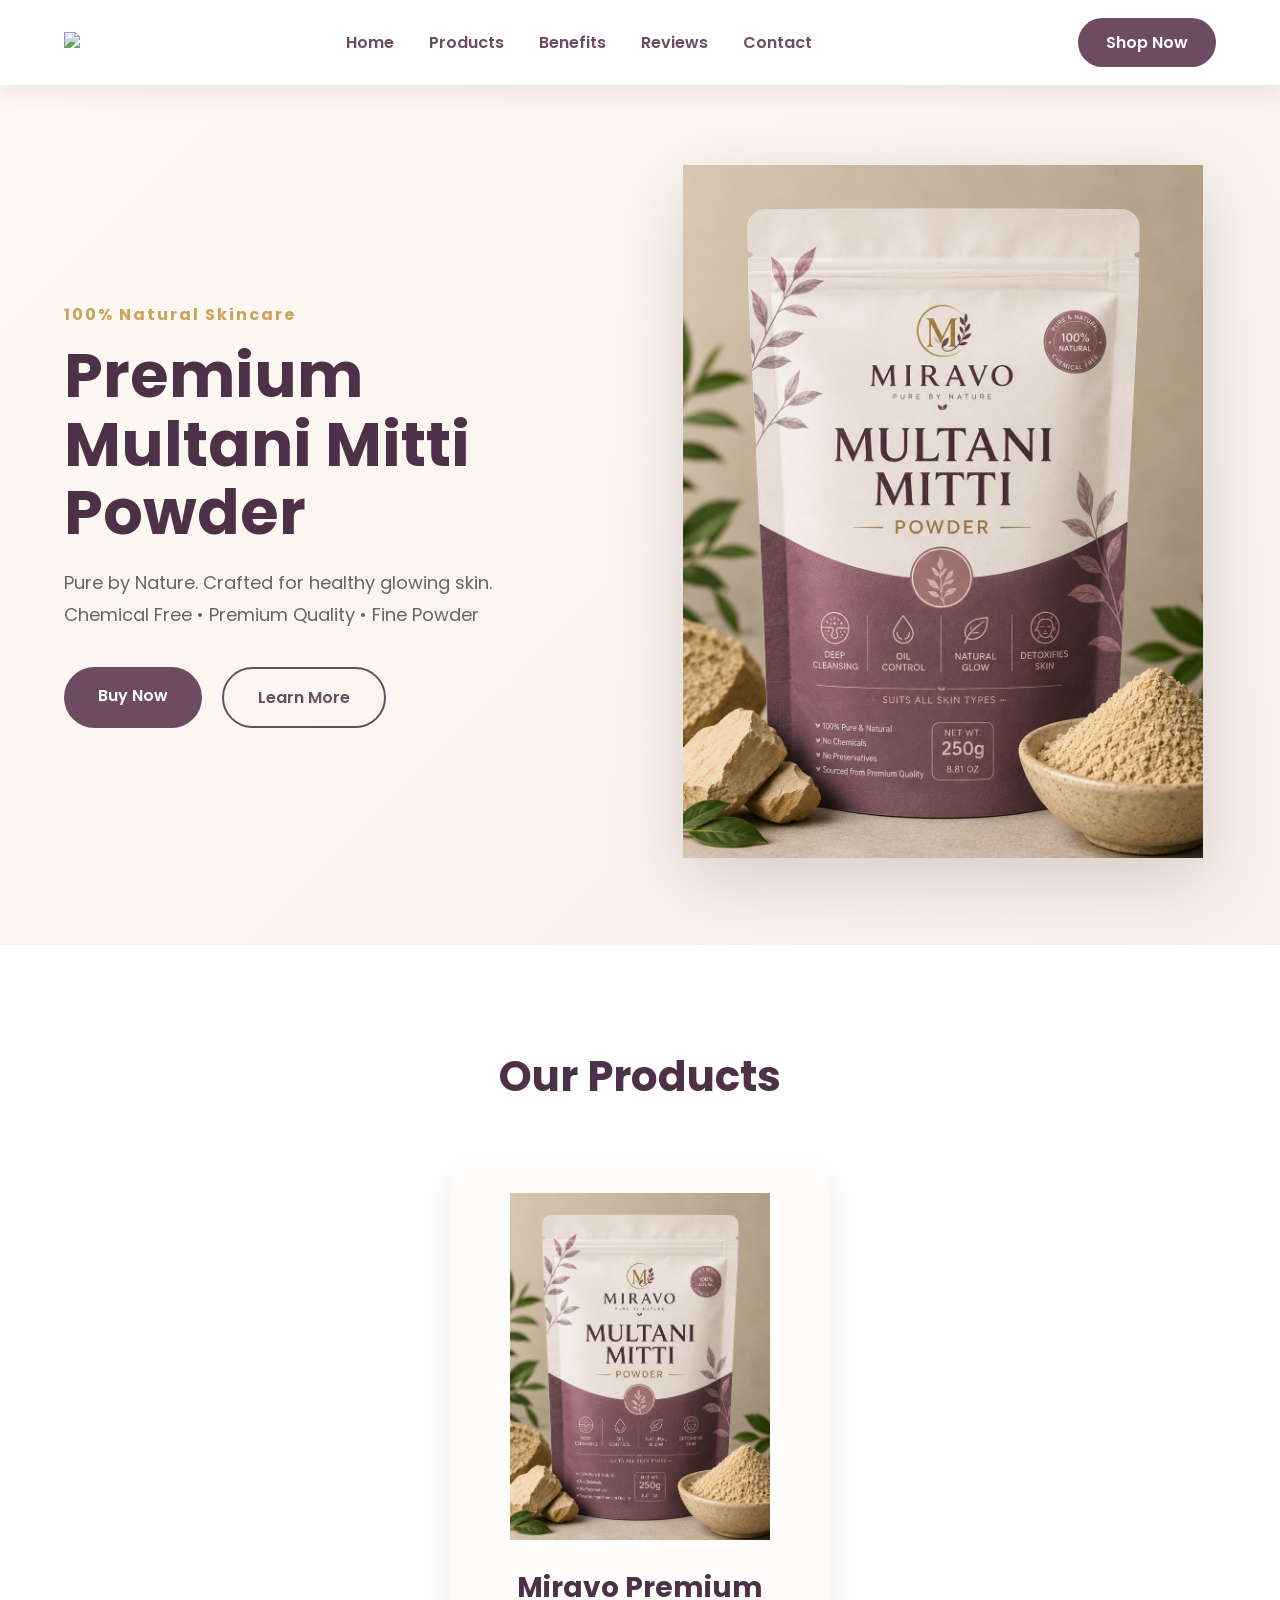
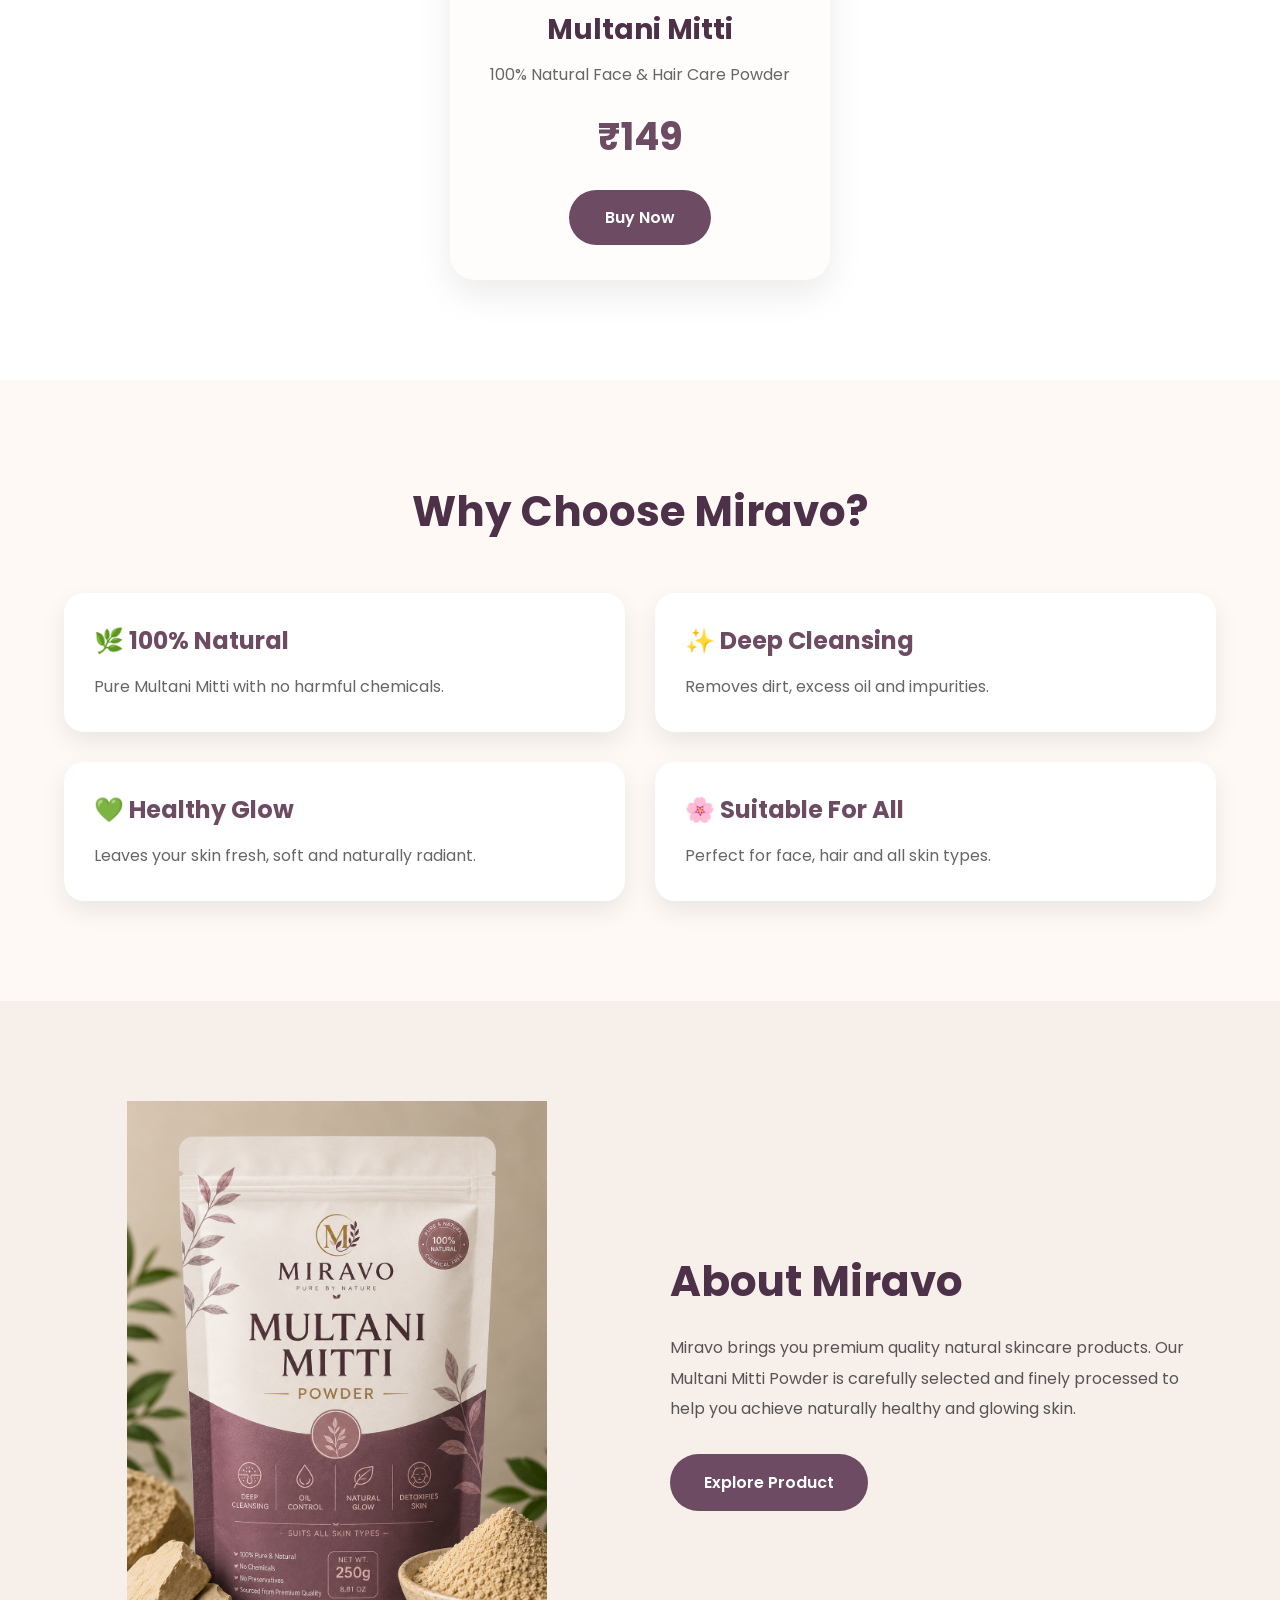
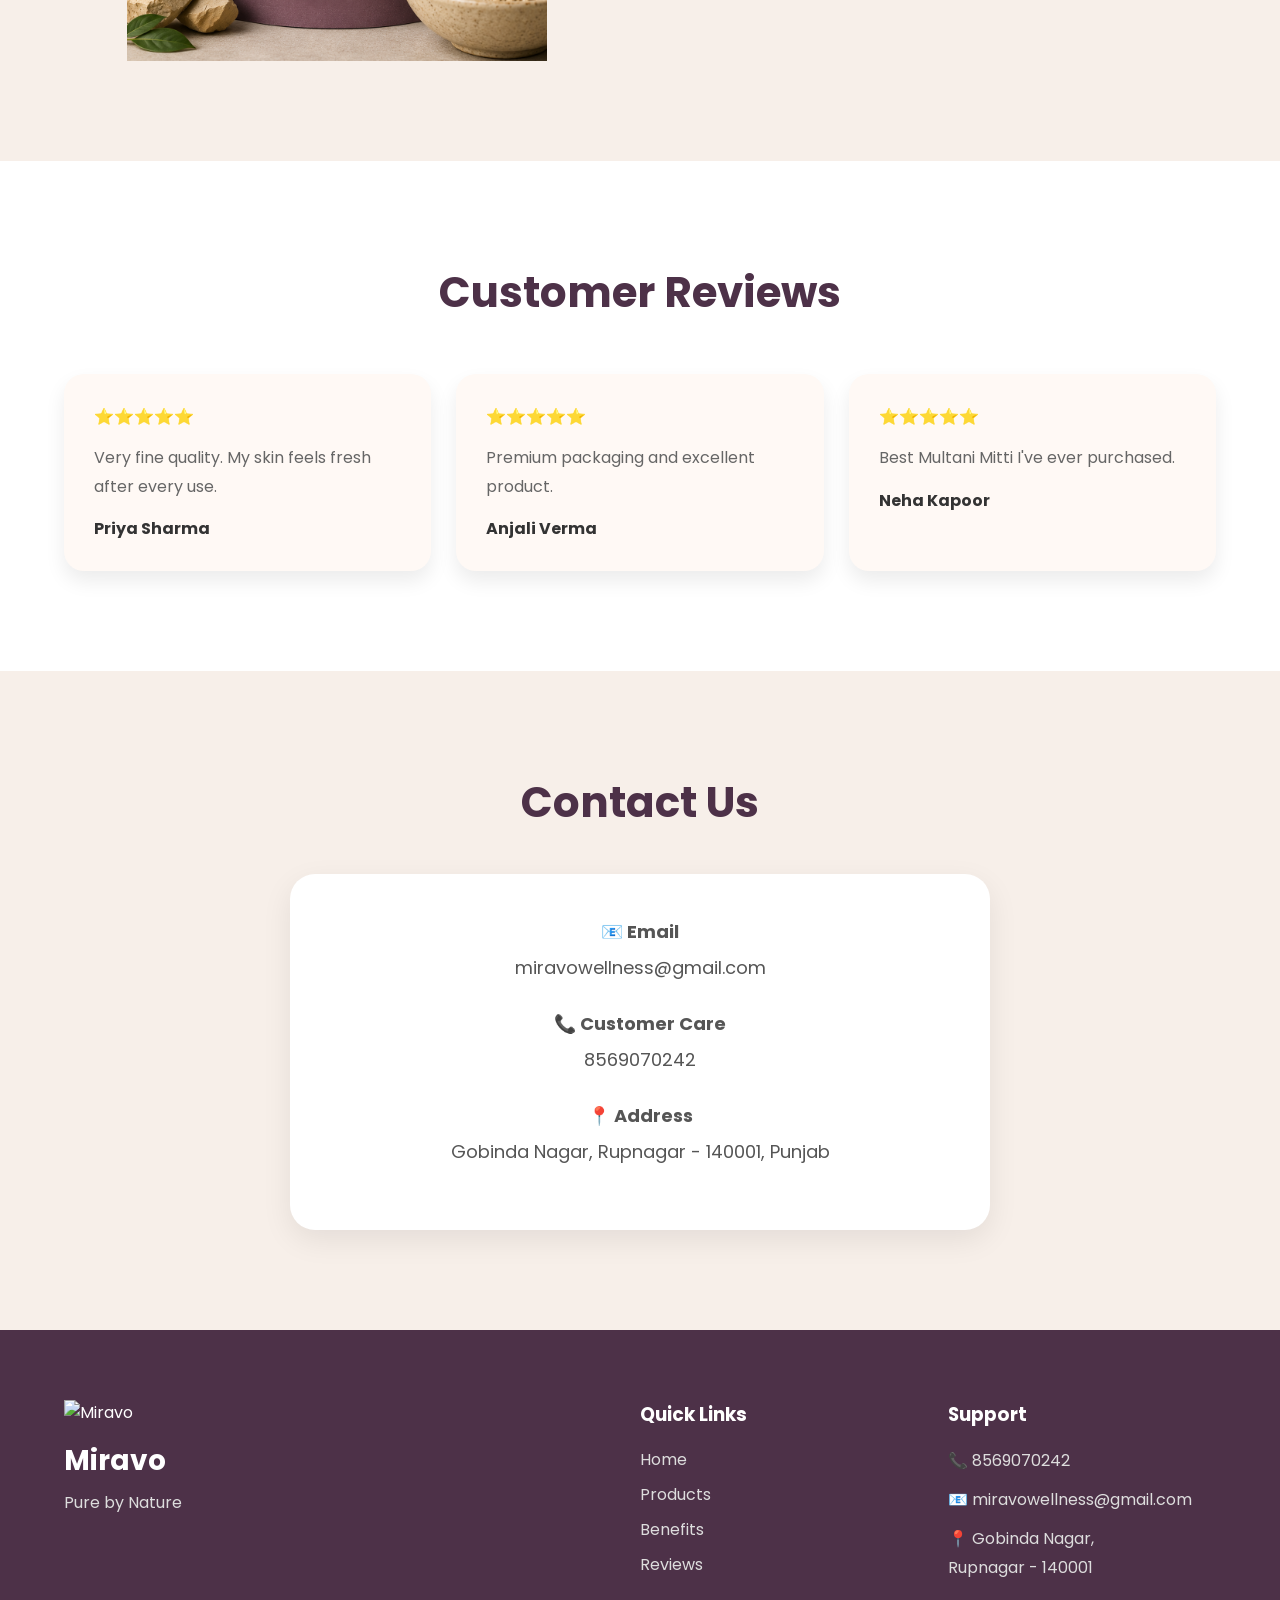
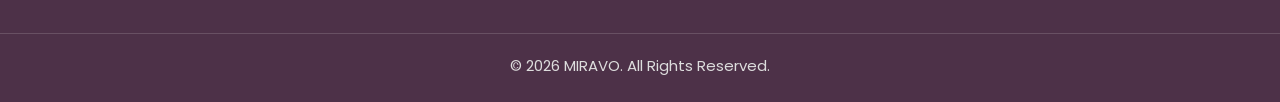
==== index.html @ 0093799a "Update index.html" ====
<!DOCTYPE html>
<html lang="en">
<head>

<meta charset="UTF-8">
<meta name="viewport" content="width=device-width, initial-scale=1.0">

<title>Miravo | Pure by Nature</title>

<link rel="stylesheet" href="style.css">

<link rel="preconnect" href="https://fonts.googleapis.com">
<link rel="preconnect" href="https://fonts.gstatic.com" crossorigin>

<link href="https://fonts.googleapis.com/css2?family=Poppins:wght@300;400;500;600;700&display=swap" rel="stylesheet">

</head>

<body>

<header>

<div class="container">

<a href="#" class="logo">

<img src="IMG_7796.jpeg"Miravo Logo">

</a>

<nav>

<a href="#">Home</a>

<a href="#products">Products</a>

<a href="#benefits">Benefits</a>

<a href="#reviews">Reviews</a>

<a href="#contact">Contact</a>

</nav>

<a href="product.html" class="nav-btn">

Shop Now

</a>

</div>

</header>


<section class="hero">

<div class="container hero-container">

<div class="hero-left">

<h4>100% Natural Skincare</h4>

<h1>

Premium Multani Mitti Powder

</h1>

<p>

Pure by Nature. Crafted for healthy glowing skin.
Chemical Free • Premium Quality • Fine Powder

</p>

<div class="hero-buttons">

<a href="product.html" class="btn">

Buy Now

</a>

<a href="#products" class="btn2">

Learn More

</a>

</div>

</div>

<div class="hero-right">

<img src="81D938F6-0E0A-4851-AB34-394E3698171C.png" alt="Miravo Product">

</div>

</div>

</section>



<section id="products" class="products">

<div class="container">

<h2>

Our Products

</h2>

<div class="product-card">

<img src="81D938F6-0E0A-4851-AB34-394E3698171C.png">

<h3>

Miravo Premium Multani Mitti

</h3>

<p>

100% Natural Face & Hair Care Powder

</p>

<h4>

₹149

</h4>

<a href="product.html" class="buy">

Buy Now

</a>

</div>

</div>

</section><!-- BENEFITS -->

<section id="benefits" class="benefits">

<div class="container">

<h2>Why Choose Miravo?</h2>

<div class="benefit-grid">

<div class="benefit-card">
<h3>🌿 100% Natural</h3>
<p>Pure Multani Mitti with no harmful chemicals.</p>
</div>

<div class="benefit-card">
<h3>✨ Deep Cleansing</h3>
<p>Removes dirt, excess oil and impurities.</p>
</div>

<div class="benefit-card">
<h3>💚 Healthy Glow</h3>
<p>Leaves your skin fresh, soft and naturally radiant.</p>
</div>

<div class="benefit-card">
<h3>🌸 Suitable For All</h3>
<p>Perfect for face, hair and all skin types.</p>
</div>

</div>

</div>

</section>


<!-- ABOUT -->

<section class="about">

<div class="container about-container">

<div class="about-image">

<img src="81D938F6-0E0A-4851-AB34-394E3698171C.png" alt="Miravo Product">

</div>

<div class="about-content">

<h2>About Miravo</h2>

<p>

Miravo brings you premium quality natural skincare products.
Our Multani Mitti Powder is carefully selected and finely processed
to help you achieve naturally healthy and glowing skin.

</p>

<a href="product.html" class="btn">

Explore Product

</a>

</div>

</div>

</section>


<!-- REVIEWS -->

<section id="reviews" class="reviews">

<div class="container">

<h2>Customer Reviews</h2>

<div class="review-grid">

<div class="review-card">

⭐⭐⭐⭐⭐

<p>

Very fine quality. My skin feels fresh after every use.

</p>

<h4>Priya Sharma</h4>

</div>

<div class="review-card">

⭐⭐⭐⭐⭐

<p>

Premium packaging and excellent product.

</p>

<h4>Anjali Verma</h4>

</div>

<div class="review-card">

⭐⭐⭐⭐⭐

<p>

Best Multani Mitti I've ever purchased.

</p>

<h4>Neha Kapoor</h4>

</div>

</div>

</div>

</section><!-- CONTACT -->

<section id="contact" class="contact">

<div class="container">

<h2>Contact Us</h2>

<div class="contact-box">

<p><strong>📧 Email</strong><br>
miravowellness@gmail.com</p>

<p><strong>📞 Customer Care</strong><br>
8569070242</p>

<p><strong>📍 Address</strong><br>
Gobinda Nagar, Rupnagar - 140001, Punjab</p>

</div>

</div>

</section>

<!-- FOOTER -->

<footer>

<div class="container footer-container">

<div class="footer-logo">

<img src="copy_195BCB3C-D42D-461C-A888-39E64A1C2894.png" alt="Miravo">

<h3>Miravo</h3>

<p>Pure by Nature</p>

</div>

<div class="footer-links">

<h3>Quick Links</h3>

<a href="#">Home</a>
<a href="#products">Products</a>
<a href="#benefits">Benefits</a>
<a href="#reviews">Reviews</a>

</div>

<div class="footer-contact">

<h3>Support</h3>

<p>📞 8569070242</p>

<p>📧 miravowellness@gmail.com</p>

<p>📍 Gobinda Nagar,<br>Rupnagar - 140001</p>

</div>

</div>

<div class="copyright">

© 2026 MIRAVO. All Rights Reserved.

</div>

</footer>

<script src="script.js"></script>

</body>
</html>
---- style.css ----
/* ===========================
   MIRAVO PREMIUM THEME
=========================== */

*{
margin:0;
padding:0;
box-sizing:border-box;
scroll-behavior:smooth;
}

body{
font-family:'Poppins',sans-serif;
background:#FFF9F5;
color:#333;
overflow-x:hidden;
}

.container{
width:90%;
max-width:1200px;
margin:auto;
}

/* HEADER */

header{
position:sticky;
top:0;
z-index:999;
background:#fff;
box-shadow:0 8px 25px rgba(0,0,0,.08);
}

header .container{
display:flex;
justify-content:space-between;
align-items:center;
padding:18px 0;
}

.logo img{
height:70px;
}

nav{
display:flex;
gap:35px;
}

nav a{
text-decoration:none;
font-weight:600;
color:#6D4C63;
transition:.3s;
}

nav a:hover{
color:#C9A35A;
}

.nav-btn{
padding:12px 28px;
background:#6D4C63;
color:#fff;
text-decoration:none;
border-radius:40px;
font-weight:600;
transition:.3s;
}

.nav-btn:hover{
background:#4D3148;
}

/* HERO */

.hero{
padding:80px 0;
background:linear-gradient(135deg,#FFF9F5,#F7EFE9);
}

.hero-container{
display:flex;
align-items:center;
justify-content:space-between;
gap:60px;
}

.hero-left{
flex:1;
}

.hero-left h4{
color:#C9A35A;
letter-spacing:2px;
margin-bottom:15px;
}

.hero-left h1{
font-size:62px;
line-height:1.1;
color:#4D3148;
margin-bottom:20px;
}

.hero-left p{
font-size:18px;
line-height:1.8;
color:#666;
margin-bottom:35px;
max-width:500px;
}

.hero-buttons{
display:flex;
gap:20px;
}

.btn{
display:inline-block;
padding:16px 34px;
background:#6D4C63;
color:#fff;
text-decoration:none;
border-radius:40px;
font-weight:600;
transition:.3s;
}

.btn:hover{
background:#4D3148;
transform:translateY(-4px);
}

.btn2{
display:inline-block;
padding:16px 34px;
border:2px solid #6D4C63;
color:#6D4C63;
text-decoration:none;
border-radius:40px;
font-weight:600;
transition:.3s;
}

.btn2:hover{
background:#6D4C63;
color:#fff;
}

.hero-right{
flex:1;
text-align:center;
}

.hero-right img{
width:100%;
max-width:520px;
filter:drop-shadow(0 20px 35px rgba(0,0,0,.15));
}/* ===========================
   PRODUCTS
=========================== */

.products{
padding:100px 0;
background:#ffffff;
}

.products h2{
text-align:center;
font-size:42px;
color:#4D3148;
margin-bottom:50px;
}

.product-card{
max-width:380px;
margin:auto;
background:#FFFDFC;
padding:35px;
border-radius:25px;
text-align:center;
box-shadow:0 15px 35px rgba(0,0,0,.08);
transition:.35s;
}

.product-card:hover{
transform:translateY(-10px);
}

.product-card img{
width:100%;
max-width:260px;
margin-bottom:20px;
}

.product-card h3{
font-size:28px;
color:#4D3148;
margin-bottom:10px;
}

.product-card p{
color:#666;
line-height:1.7;
margin-bottom:20px;
}

.product-card h4{
font-size:38px;
color:#6D4C63;
margin-bottom:25px;
}

.buy{
display:inline-block;
padding:15px 36px;
background:#6D4C63;
color:#fff;
text-decoration:none;
border-radius:40px;
font-weight:600;
transition:.3s;
}

.buy:hover{
background:#4D3148;
}

/* ===========================
   BENEFITS
=========================== */

.benefits{
padding:100px 0;
background:#FFF9F5;
}

.benefits h2{
text-align:center;
font-size:42px;
color:#4D3148;
margin-bottom:50px;
}

.benefit-grid{
display:grid;
grid-template-columns:repeat(2,1fr);
gap:30px;
}

.benefit-card{
background:#fff;
padding:30px;
border-radius:20px;
box-shadow:0 10px 25px rgba(0,0,0,.08);
transition:.3s;
}

.benefit-card:hover{
transform:translateY(-8px);
}

.benefit-card h3{
color:#6D4C63;
margin-bottom:15px;
font-size:24px;
}

.benefit-card p{
color:#666;
line-height:1.8;
}

/* ===========================
   ABOUT
=========================== */

.about{
padding:100px 0;
background:#F7EFE9;
}

.about-container{
display:flex;
align-items:center;
gap:60px;
}

.about-image,
.about-content{
flex:1;
}

.about-image img{
width:100%;
max-width:420px;
display:block;
margin:auto;
}

.about-content h2{
font-size:42px;
color:#4D3148;
margin-bottom:20px;
}

.about-content p{
line-height:1.9;
color:#555;
margin-bottom:30px;
}

/* ===========================
   REVIEWS
=========================== */

.reviews{
padding:100px 0;
background:#ffffff;
}

.reviews h2{
text-align:center;
font-size:42px;
color:#4D3148;
margin-bottom:50px;
}

.review-grid{
display:grid;
grid-template-columns:repeat(3,1fr);
gap:25px;
}

.review-card{
background:#FFF9F5;
padding:30px;
border-radius:20px;
box-shadow:0 10px 20px rgba(0,0,0,.08);
transition:.3s;
}

.review-card:hover{
transform:translateY(-8px);
}

.review-card p{
margin:15px 0;
line-height:1.8;
color:#666;
}/* ===========================
   CONTACT
=========================== */

.contact{
padding:100px 0;
background:#F7EFE9;
}

.contact h2{
text-align:center;
font-size:42px;
color:#4D3148;
margin-bottom:40px;
}

.contact-box{
max-width:700px;
margin:auto;
background:#fff;
padding:40px;
border-radius:25px;
box-shadow:0 10px 30px rgba(0,0,0,.08);
text-align:center;
}

.contact-box p{
font-size:18px;
line-height:2;
color:#555;
margin-bottom:20px;
}

/* ===========================
   FOOTER
=========================== */

footer{
background:#4D3148;
color:#fff;
padding:70px 0 25px;
}

.footer-container{
display:grid;
grid-template-columns:2fr 1fr 1fr;
gap:40px;
}

.footer-logo img{
height:70px;
margin-bottom:15px;
}

.footer-logo h3{
font-size:28px;
margin-bottom:8px;
}

.footer-logo p{
color:#ddd;
}

.footer-links h3,
.footer-contact h3{
margin-bottom:18px;
}

.footer-links a{
display:block;
text-decoration:none;
color:#ddd;
margin:10px 0;
transition:.3s;
}

.footer-links a:hover{
color:#C9A35A;
}

.footer-contact p{
margin:10px 0;
color:#ddd;
line-height:1.8;
}

.copyright{
text-align:center;
margin-top:40px;
padding-top:20px;
border-top:1px solid rgba(255,255,255,.15);
font-size:15px;
color:#ddd;
}

/* ===========================
   RESPONSIVE
=========================== */

@media(max-width:992px){

header .container,
.hero-container,
.about-container{
flex-direction:column;
text-align:center;
}

nav{
flex-wrap:wrap;
justify-content:center;
gap:18px;
margin:20px 0;
}

.hero-left h1{
font-size:46px;
}

.hero-buttons{
justify-content:center;
flex-wrap:wrap;
}

.products,
.benefits,
.about,
.reviews,
.contact{
padding:70px 0;
}

.benefit-grid,
.review-grid,
.footer-container{
grid-template-columns:1fr;
}

.hero-right img{
max-width:340px;
}

.about-image img{
max-width:300px;
}

.product-card{
max-width:100%;
}

.logo img{
height:55px;
}

.nav-btn{
margin-top:10px;
}

}

@media(max-width:576px){

.hero-left h1{
font-size:36px;
}

.hero-left p{
font-size:16px;
}

.products h2,
.benefits h2,
.about-content h2,
.reviews h2,
.contact h2{
font-size:32px;
}

.btn,
.btn2,
.buy{
width:100%;
text-align:center;
}

.contact-box{
padding:25px;
}

}
.product-card,
.benefit-card,
.review-card,
.about-image,
.about-content{

opacity:0;

transform:translateY(40px);

transition:.8s;

}

.show{

opacity:1;

transform:translateY(0);

}
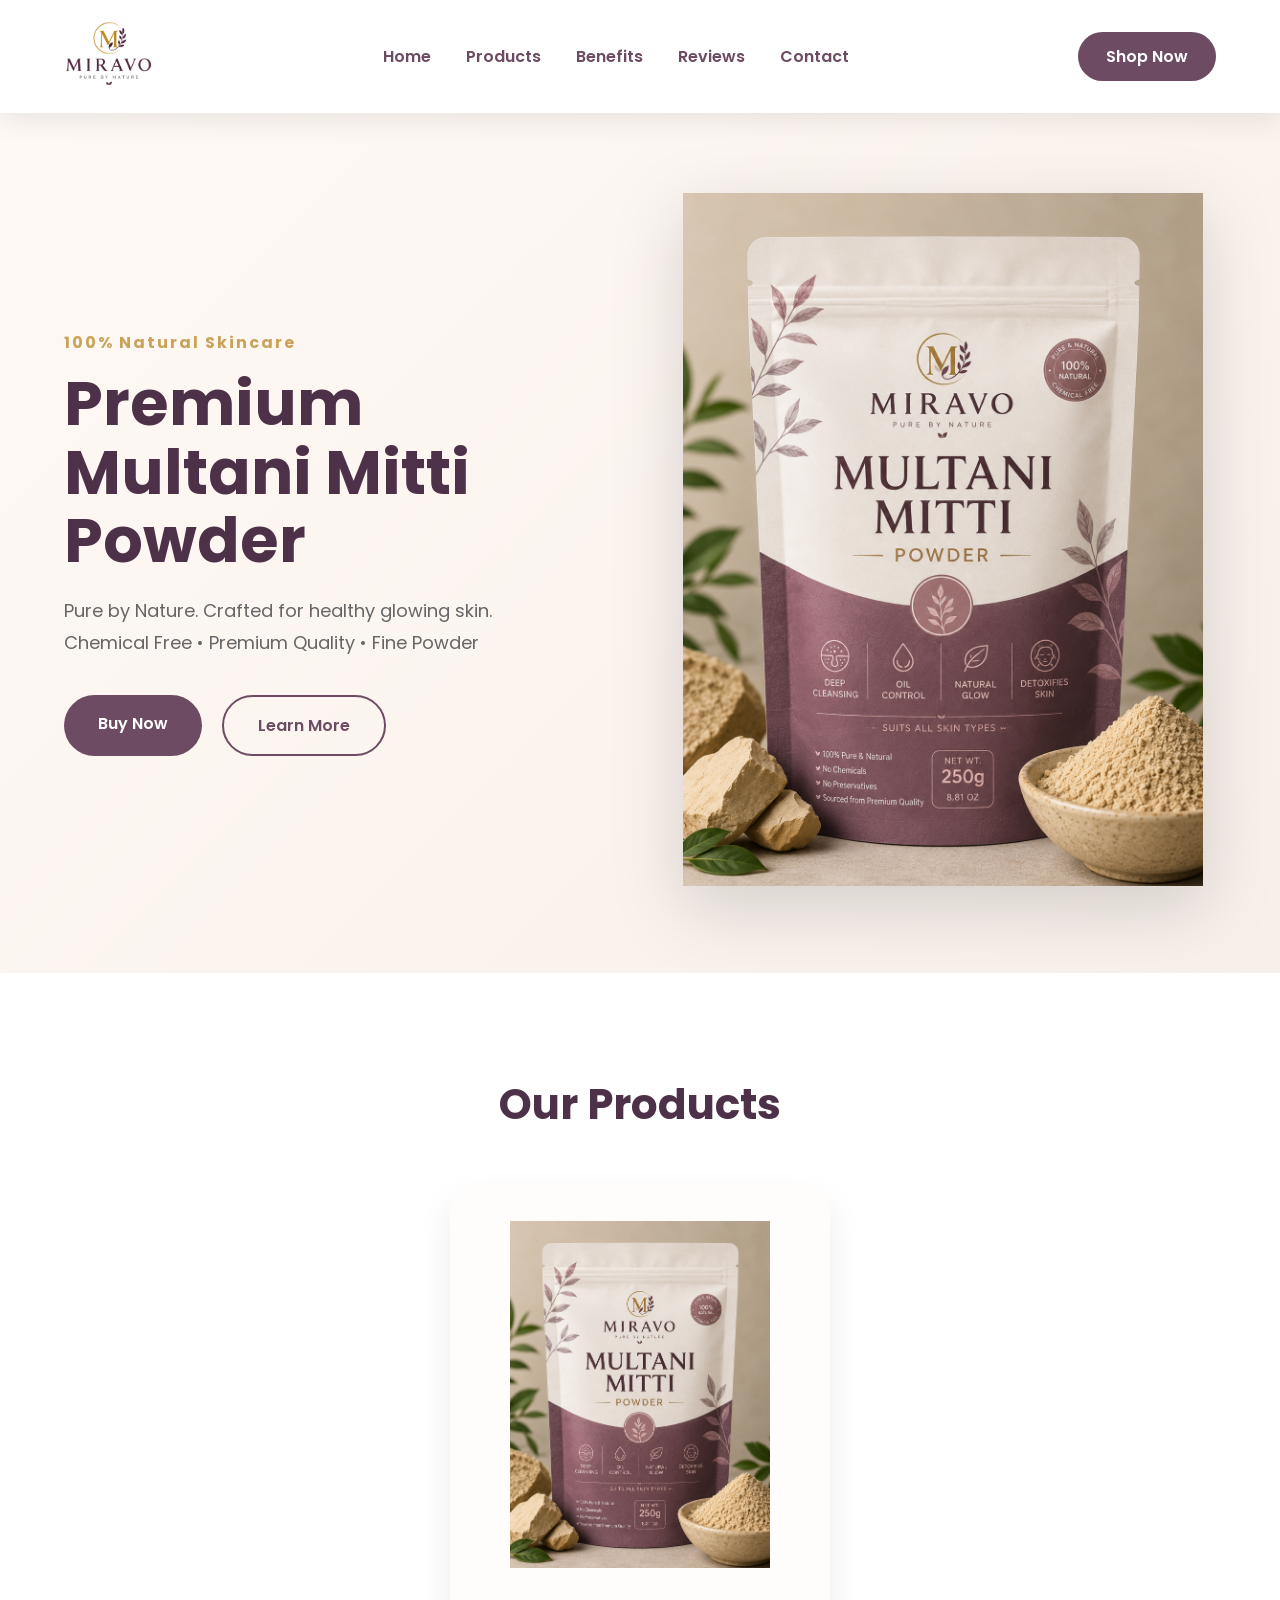
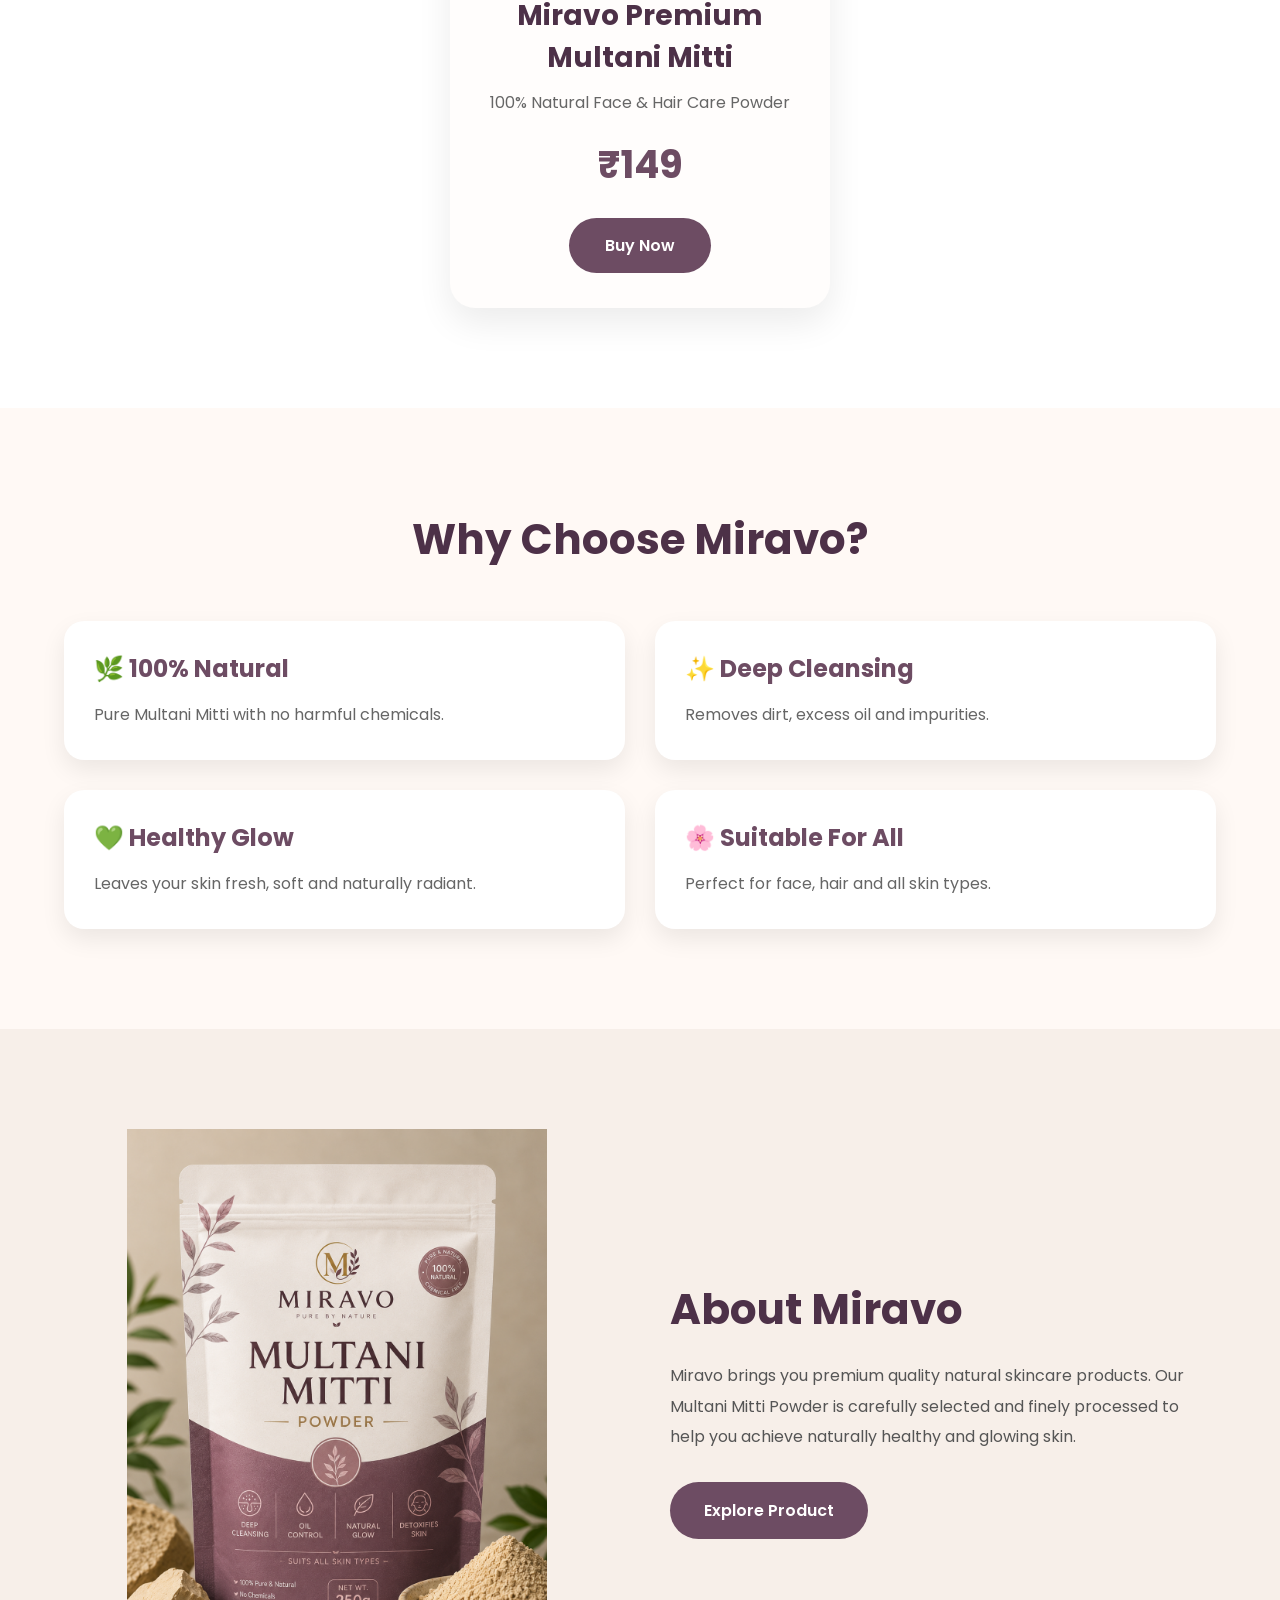
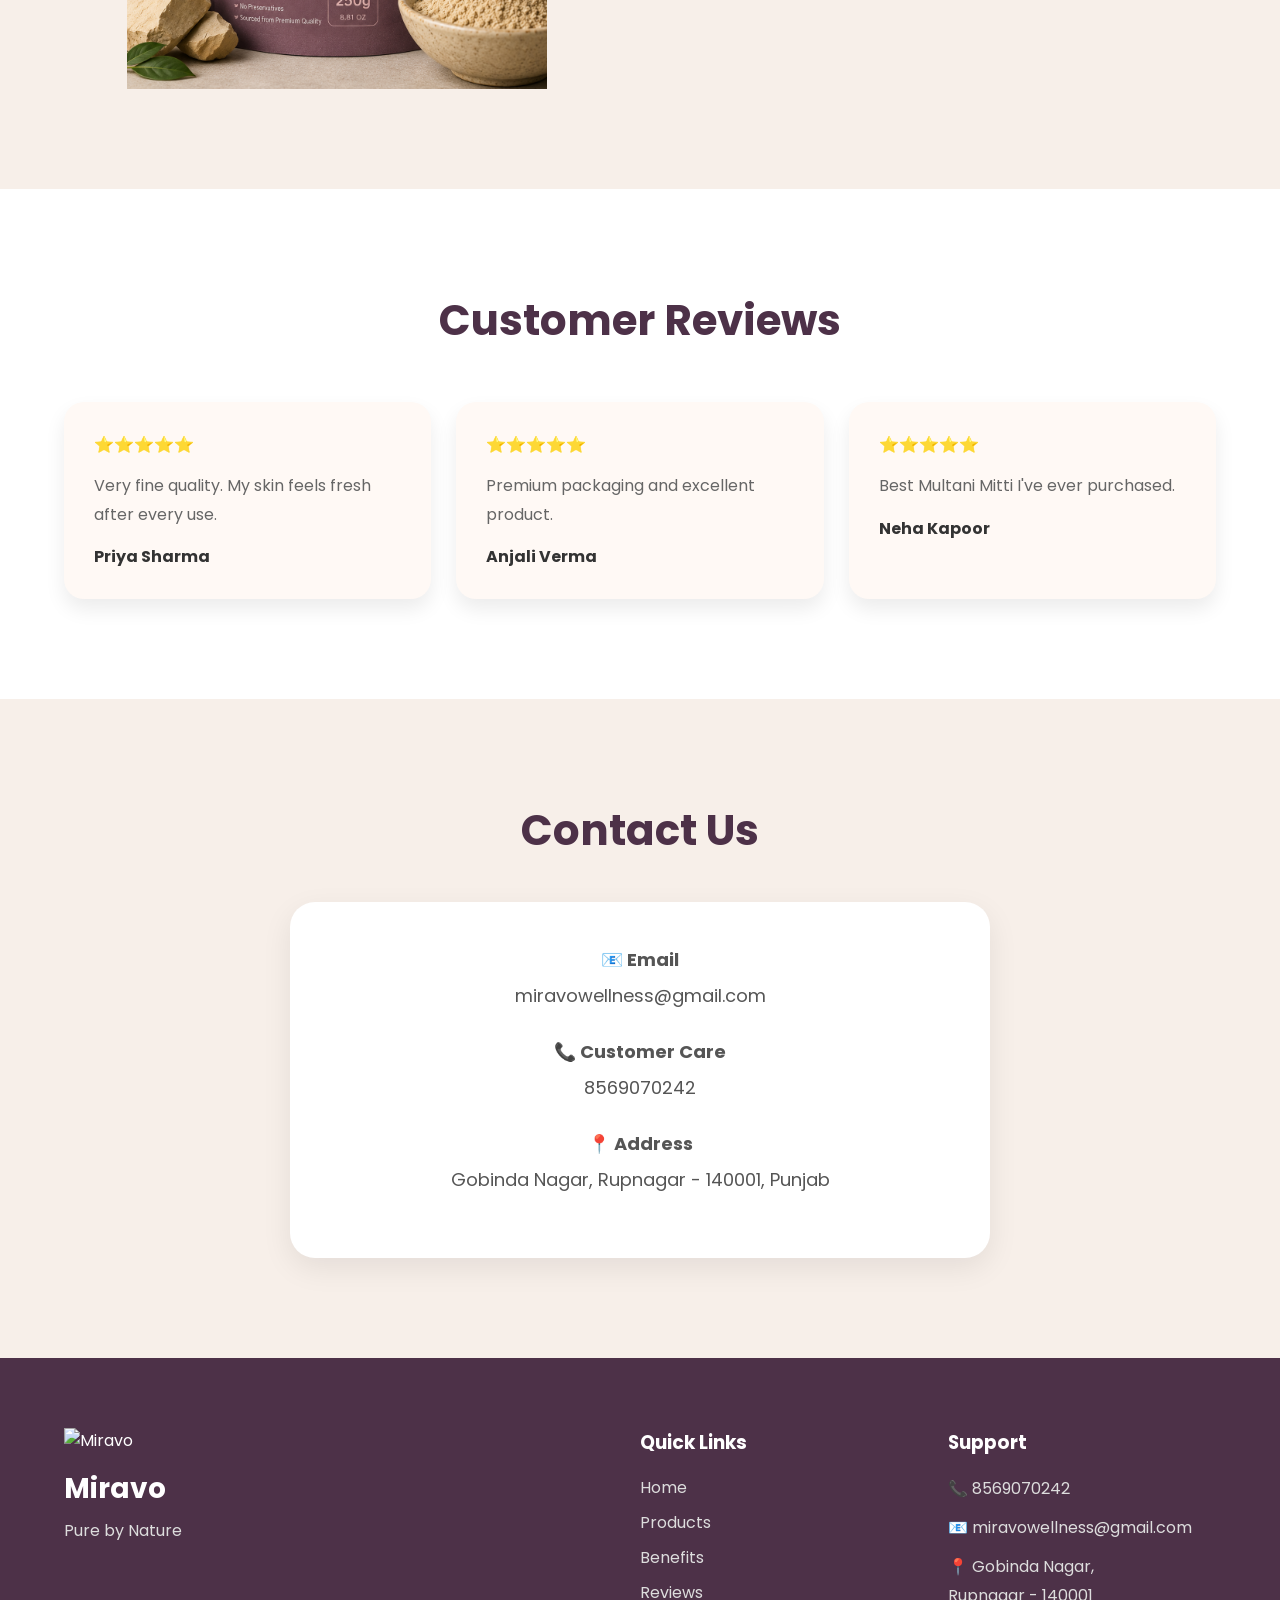
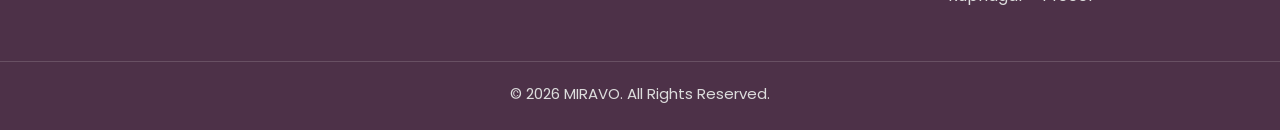
==== commit b4f80e02: "Update index.html" ====
--- a/index.html
+++ b/index.html
@@ -24,7 +24,7 @@
 
 <a href="#" class="logo">
 
-<img src="IMG_7796.jpeg"Miravo Logo">
+<img src="IMG_7797.jpeg"Miravo Logo">
 
 </a>
 
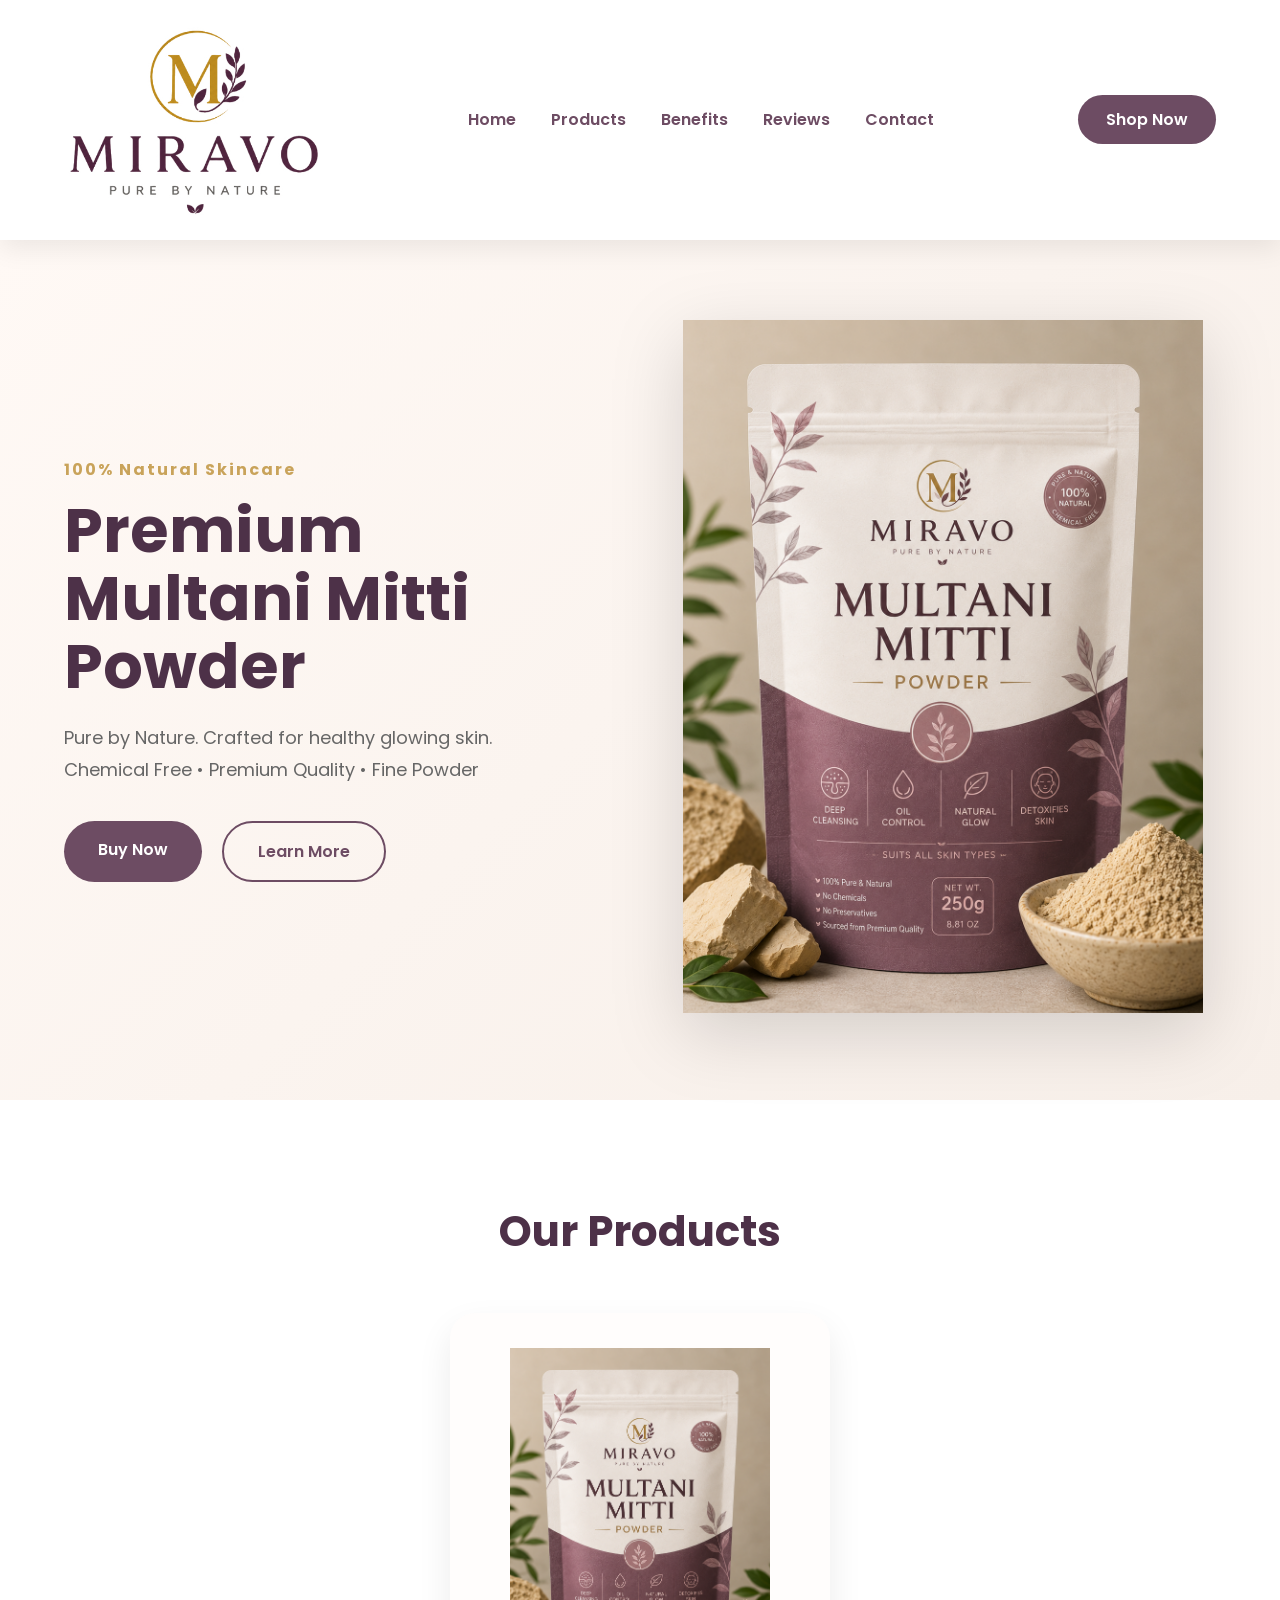
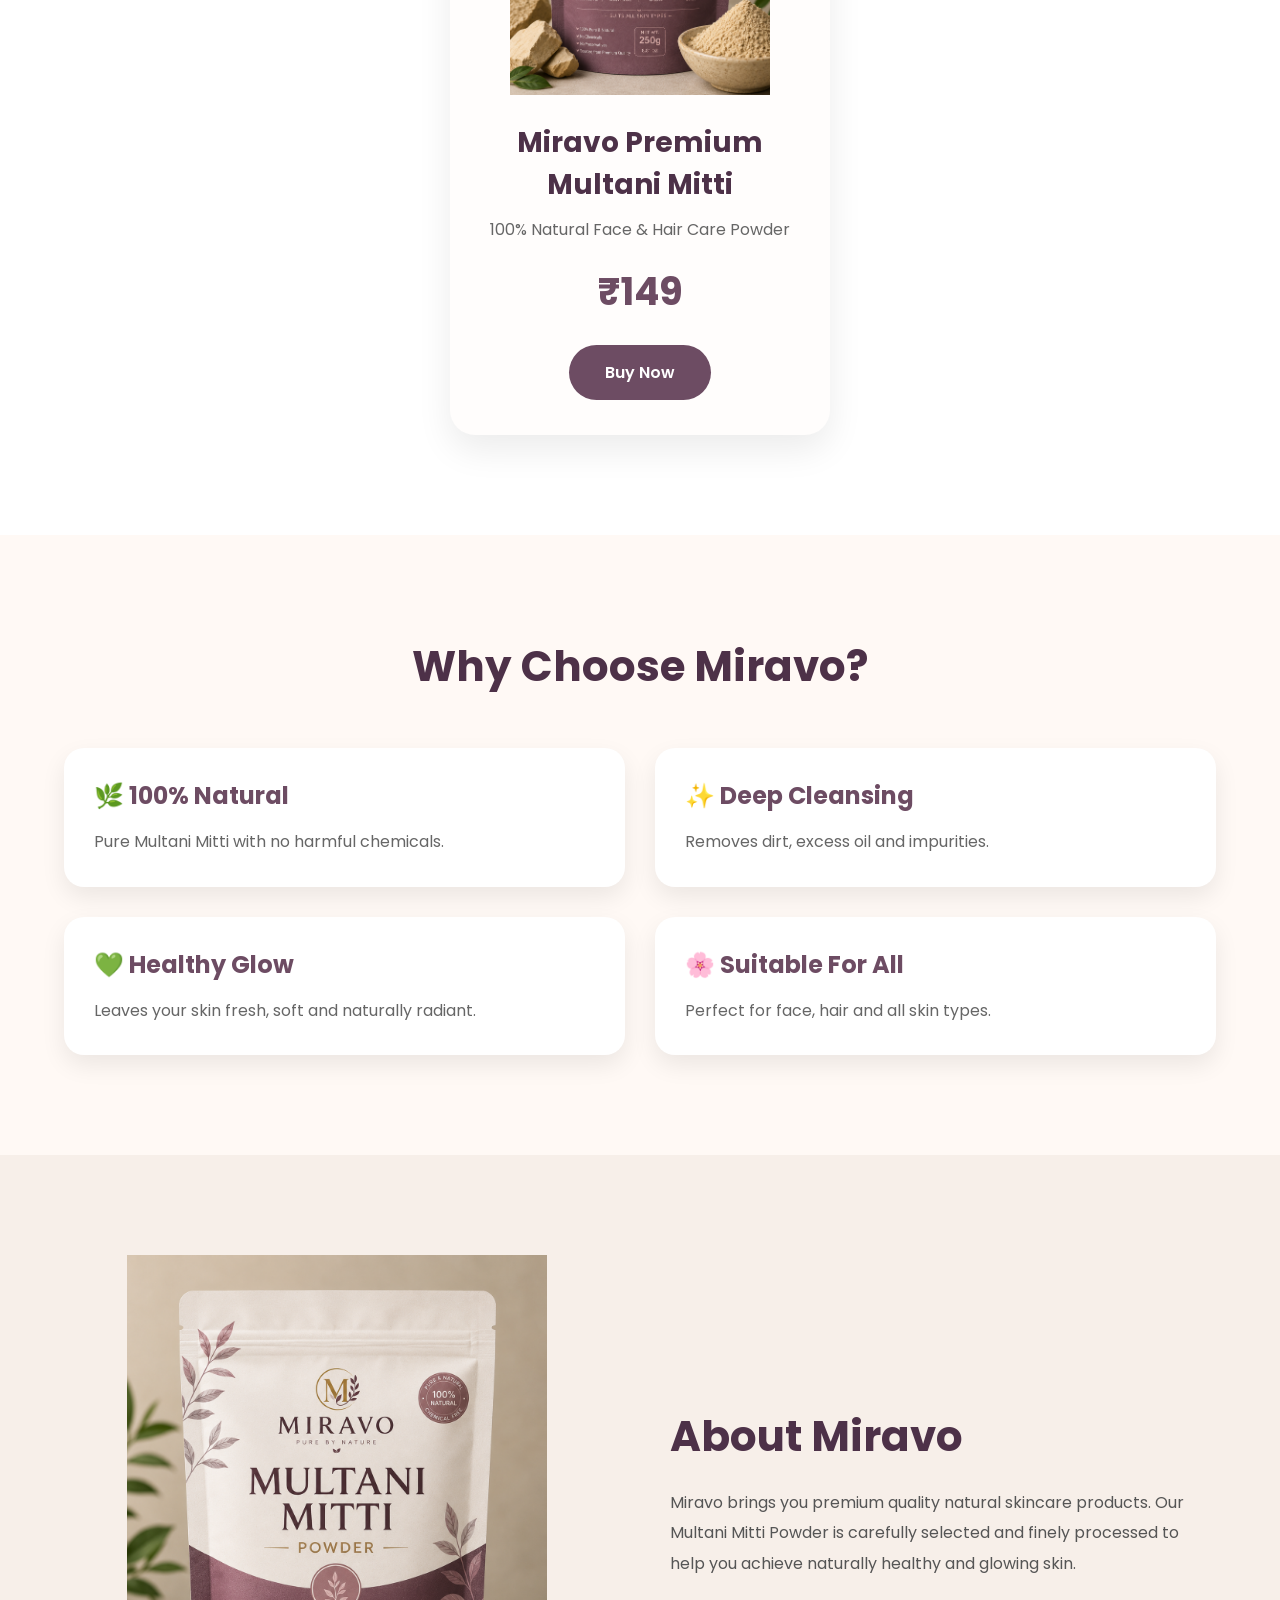
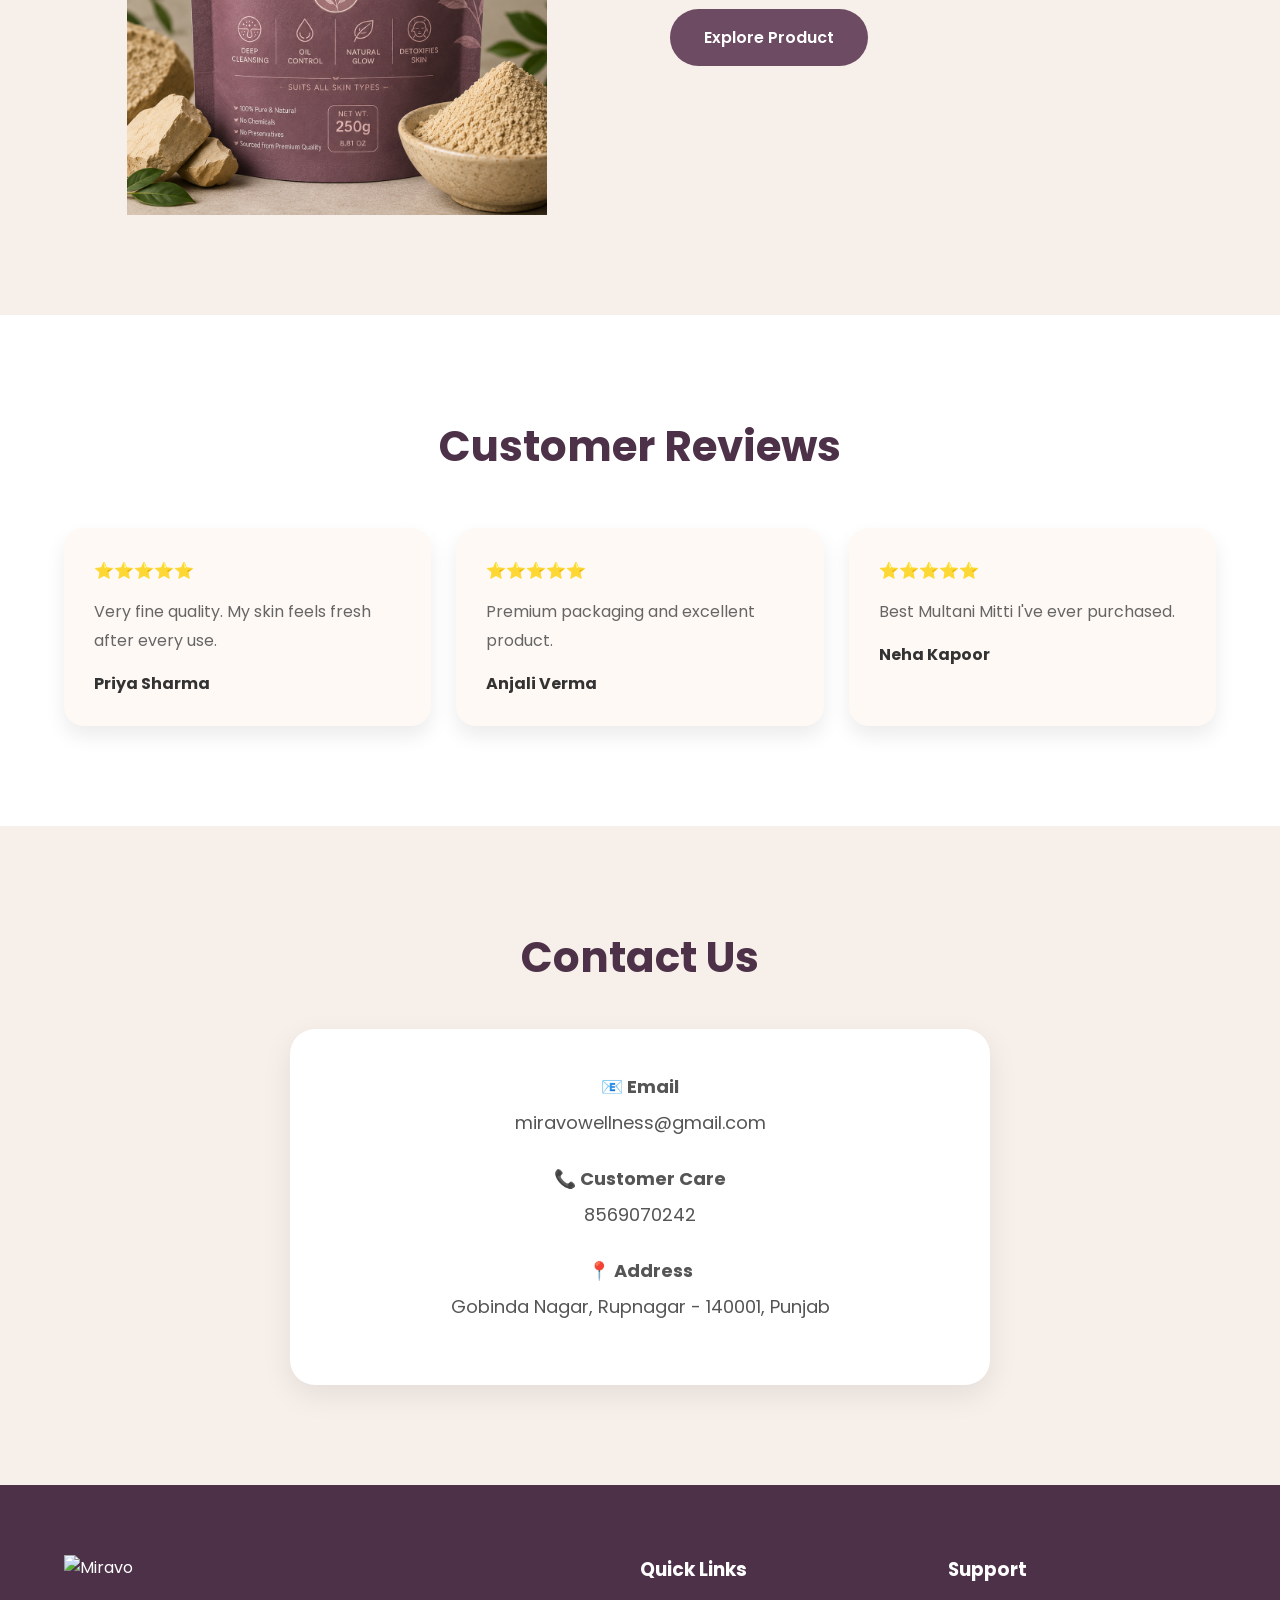
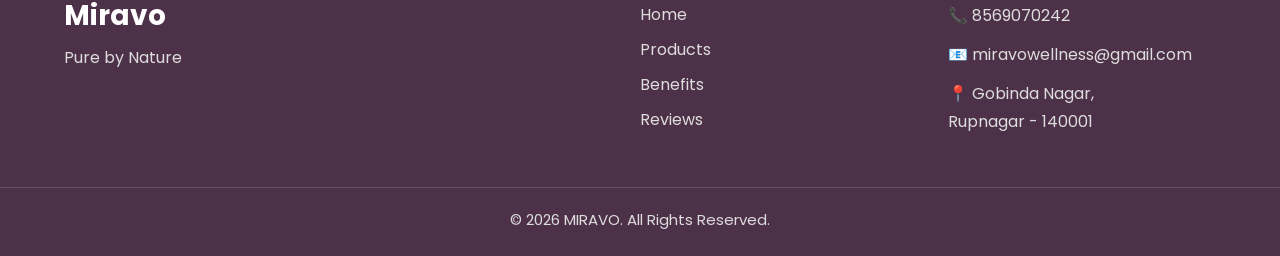
==== commit 8dffbe06: "Update index.html" ====
--- a/index.html
+++ b/index.html
@@ -24,7 +24,7 @@
 
 <a href="#" class="logo">
 
-<img src="IMG_7797.jpeg"Miravo Logo">
+<img src="IMG_7797.jpeg" alt="Miravo Logo" class="logo-img">
 
 </a>
 
--- a/style.css
+++ b/style.css
@@ -40,7 +40,10 @@
 }
 
 .logo img{
-height:70px;
+    width: 260px;
+    height: auto;
+    display: block;
+    margin: 0 auto;
 }
 
 nav{
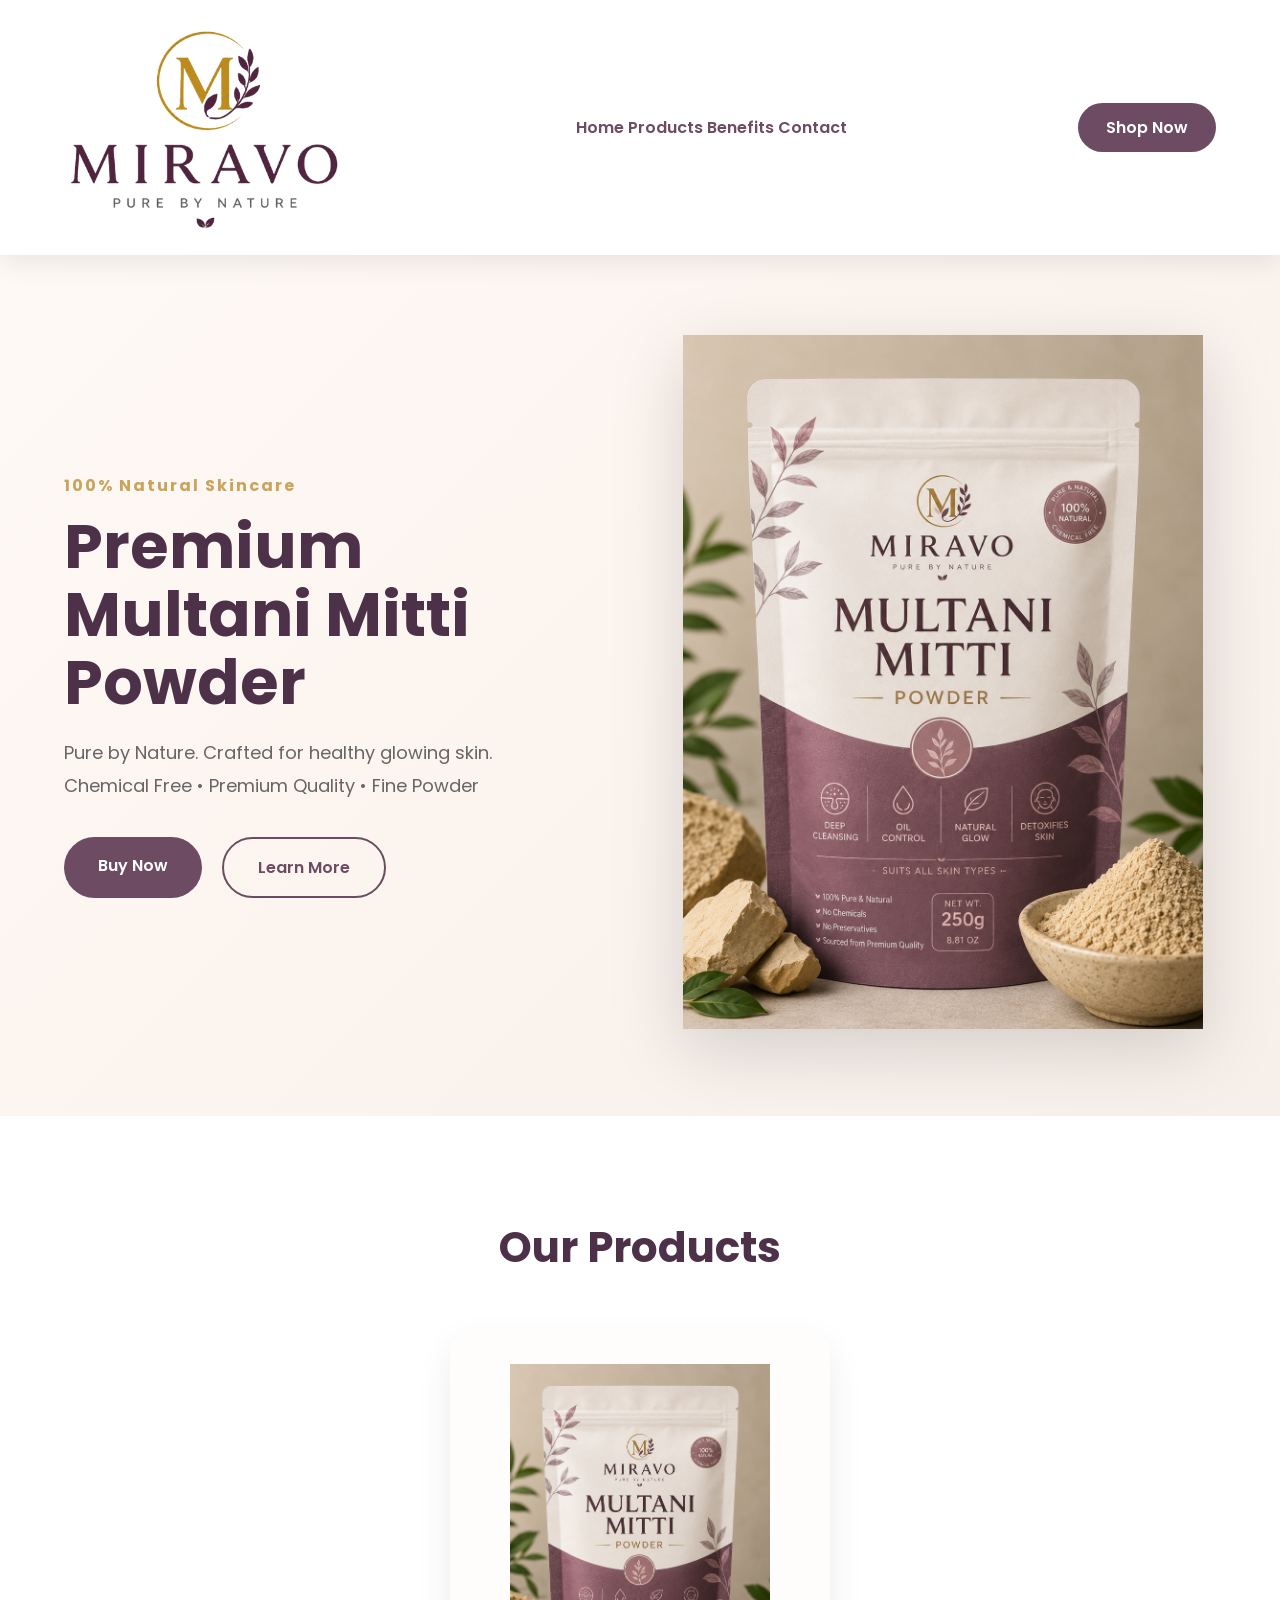
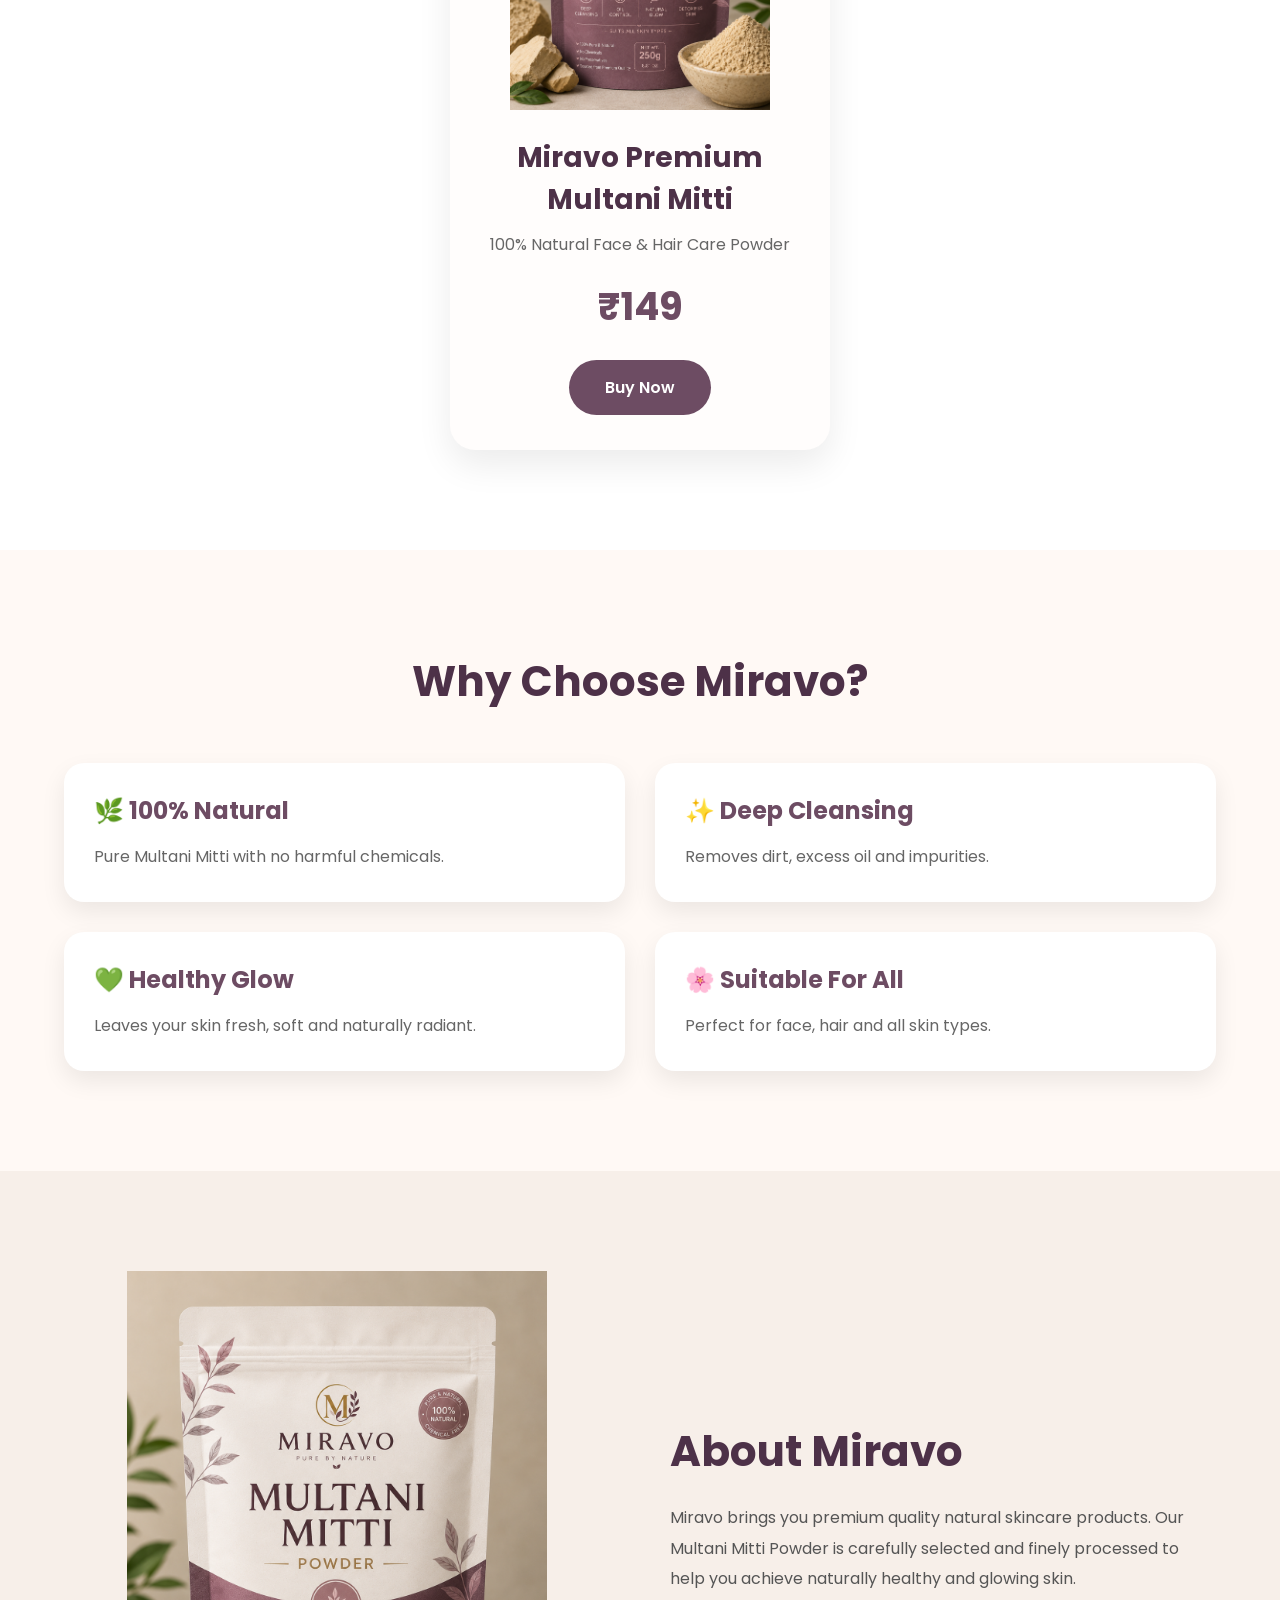
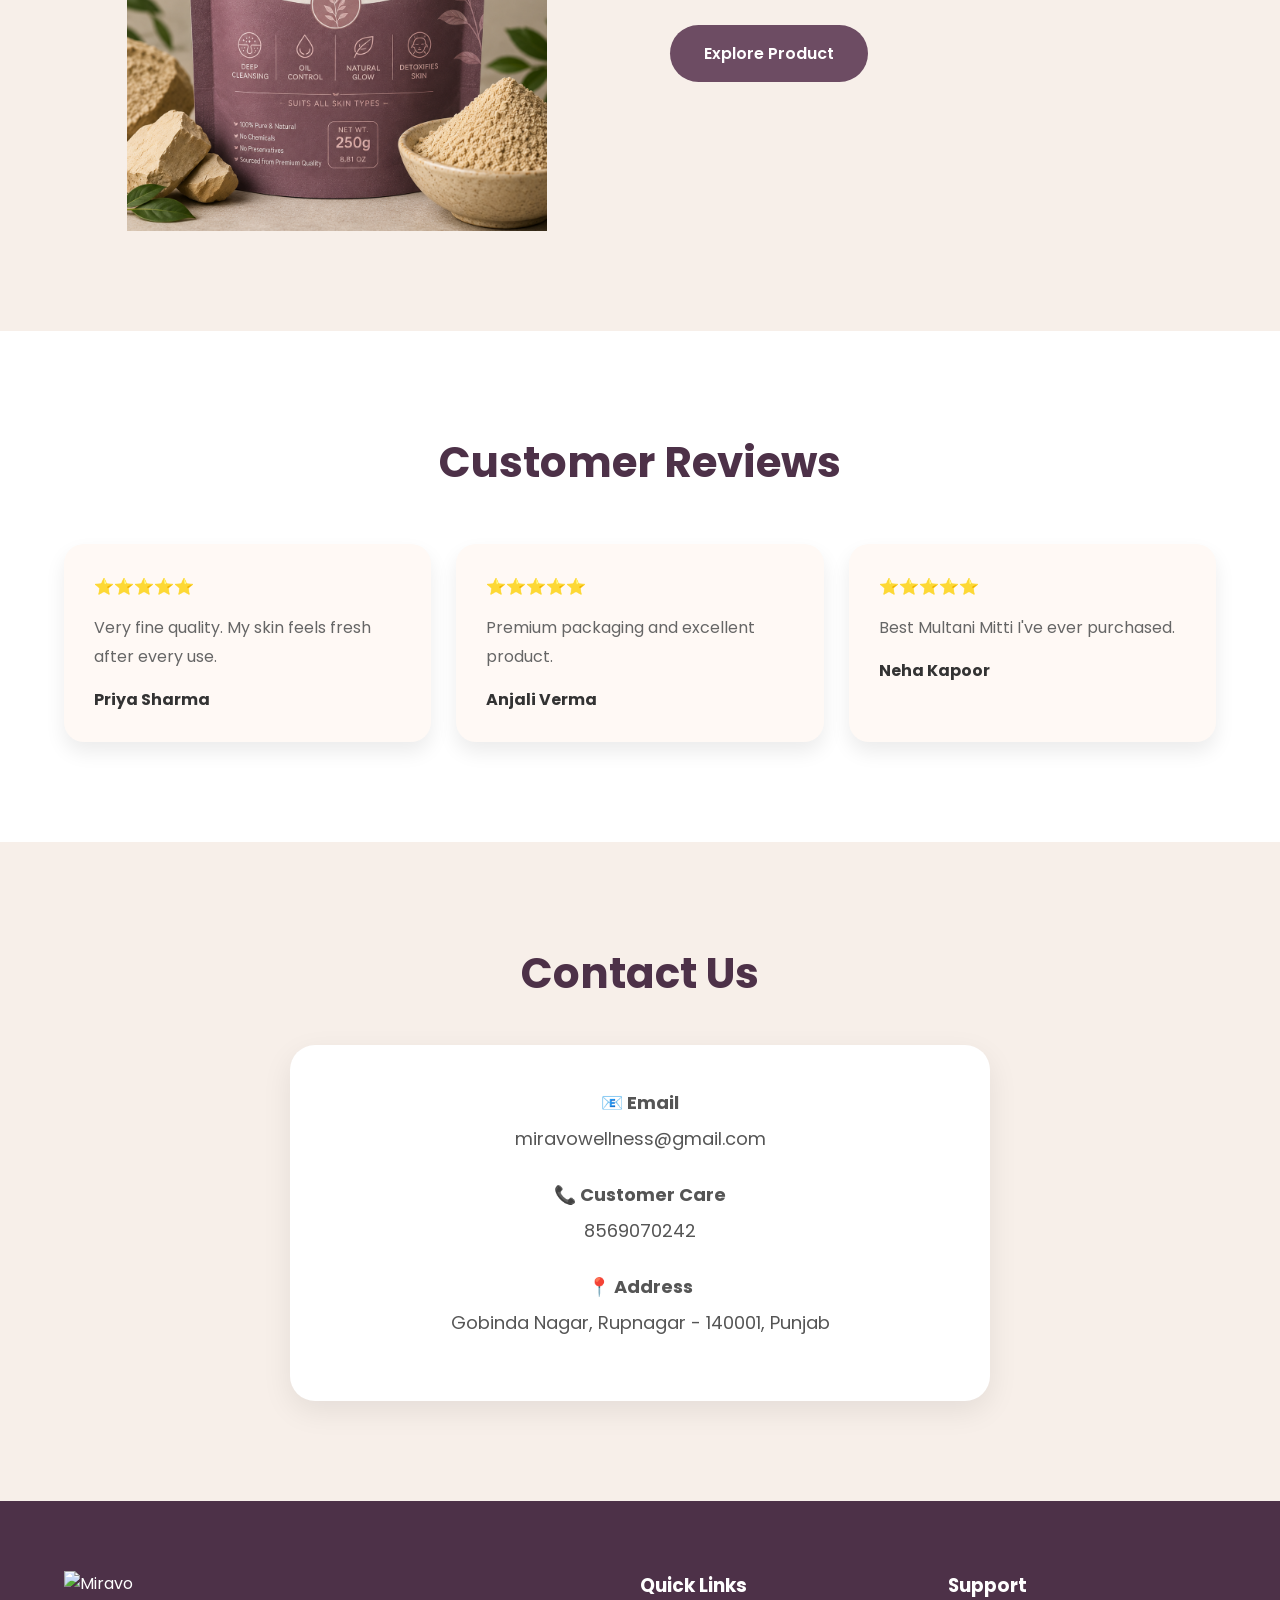
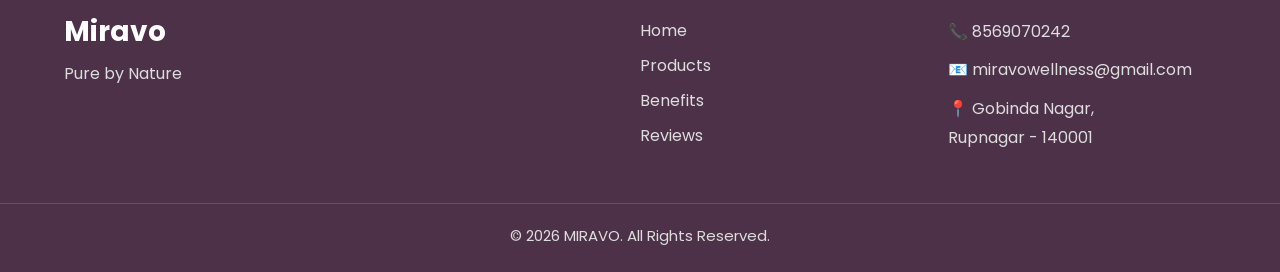
==== commit f607b987: "Update index.html" ====
--- a/index.html
+++ b/index.html
@@ -35,8 +35,6 @@
 <a href="#products">Products</a>
 
 <a href="#benefits">Benefits</a>
-
-<a href="#reviews">Reviews</a>
 
 <a href="#contact">Contact</a>
 
--- a/style.css
+++ b/style.css
@@ -39,11 +39,12 @@
 padding:18px 0;
 }
 
-.logo img{
-    width: 260px;
+.logo-img{
+    width: 280px;
     height: auto;
     display: block;
     margin: 0 auto;
+}
 }
 
 nav{
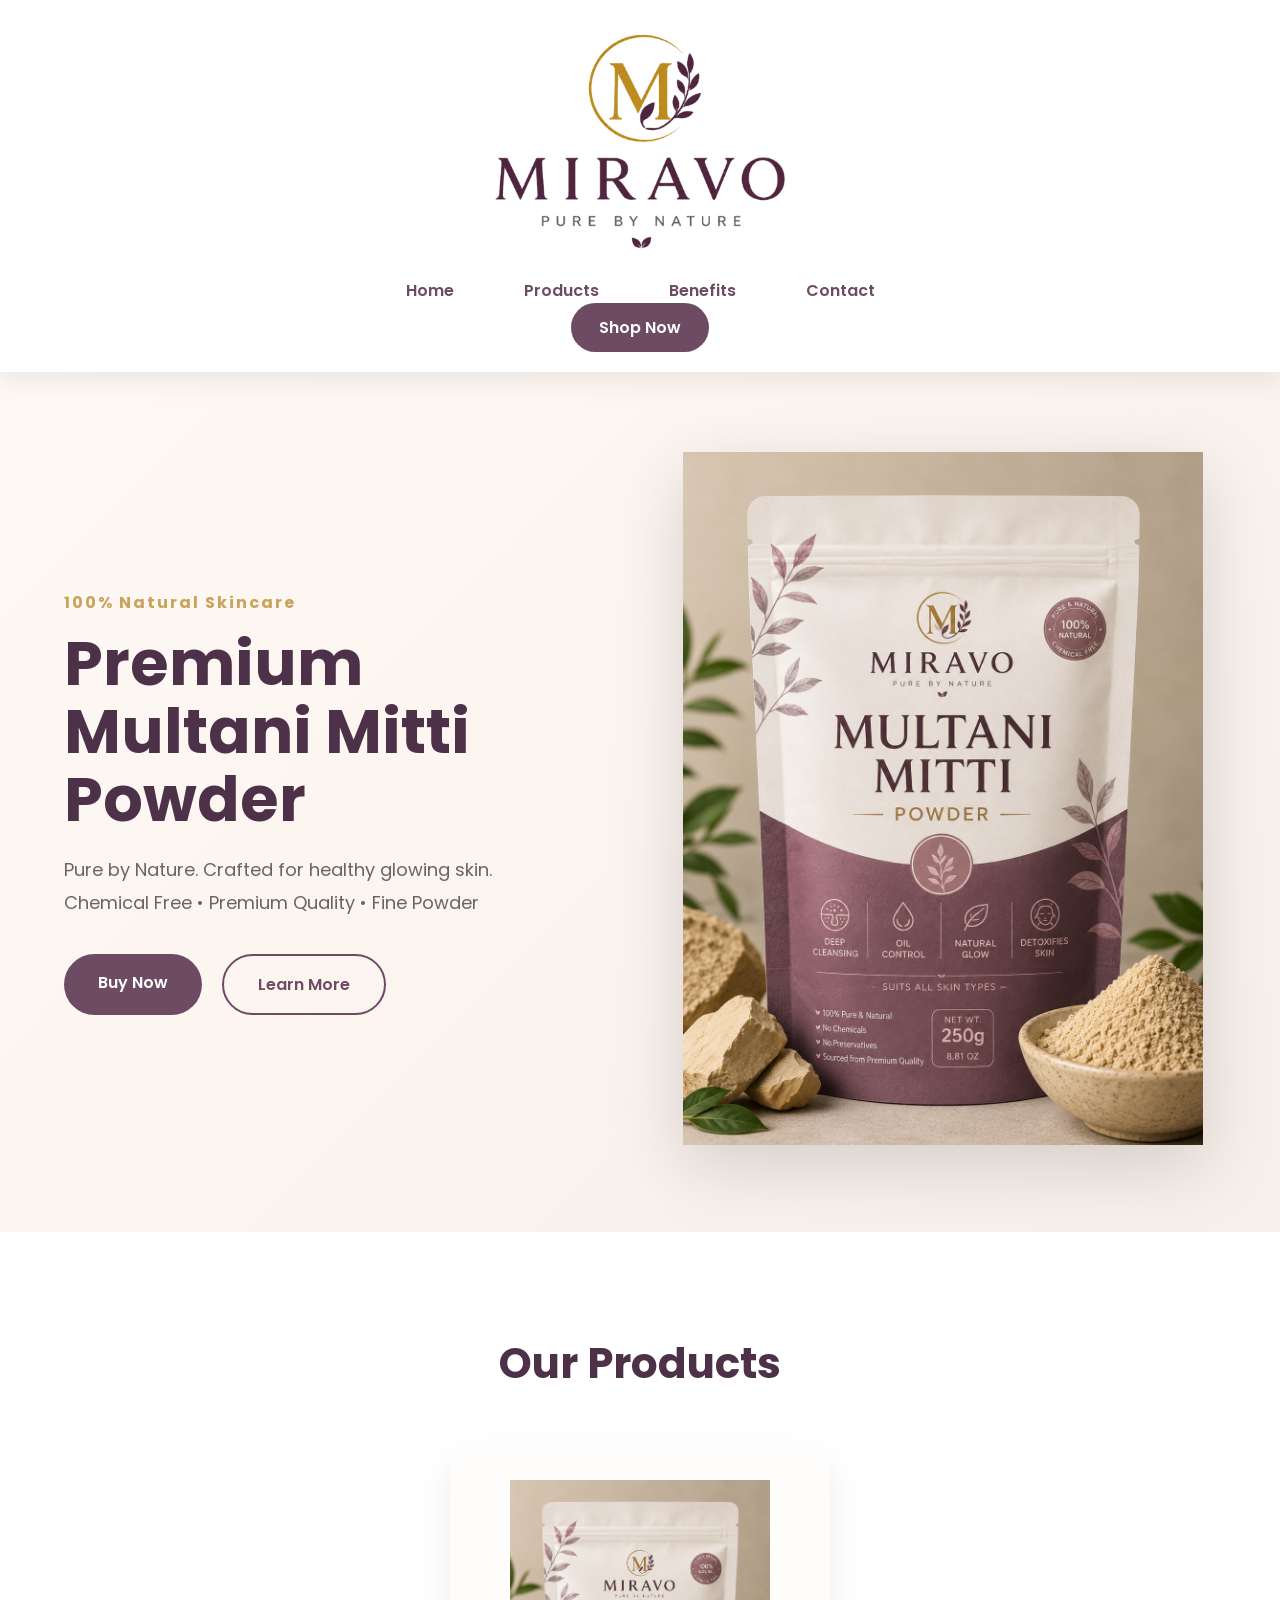
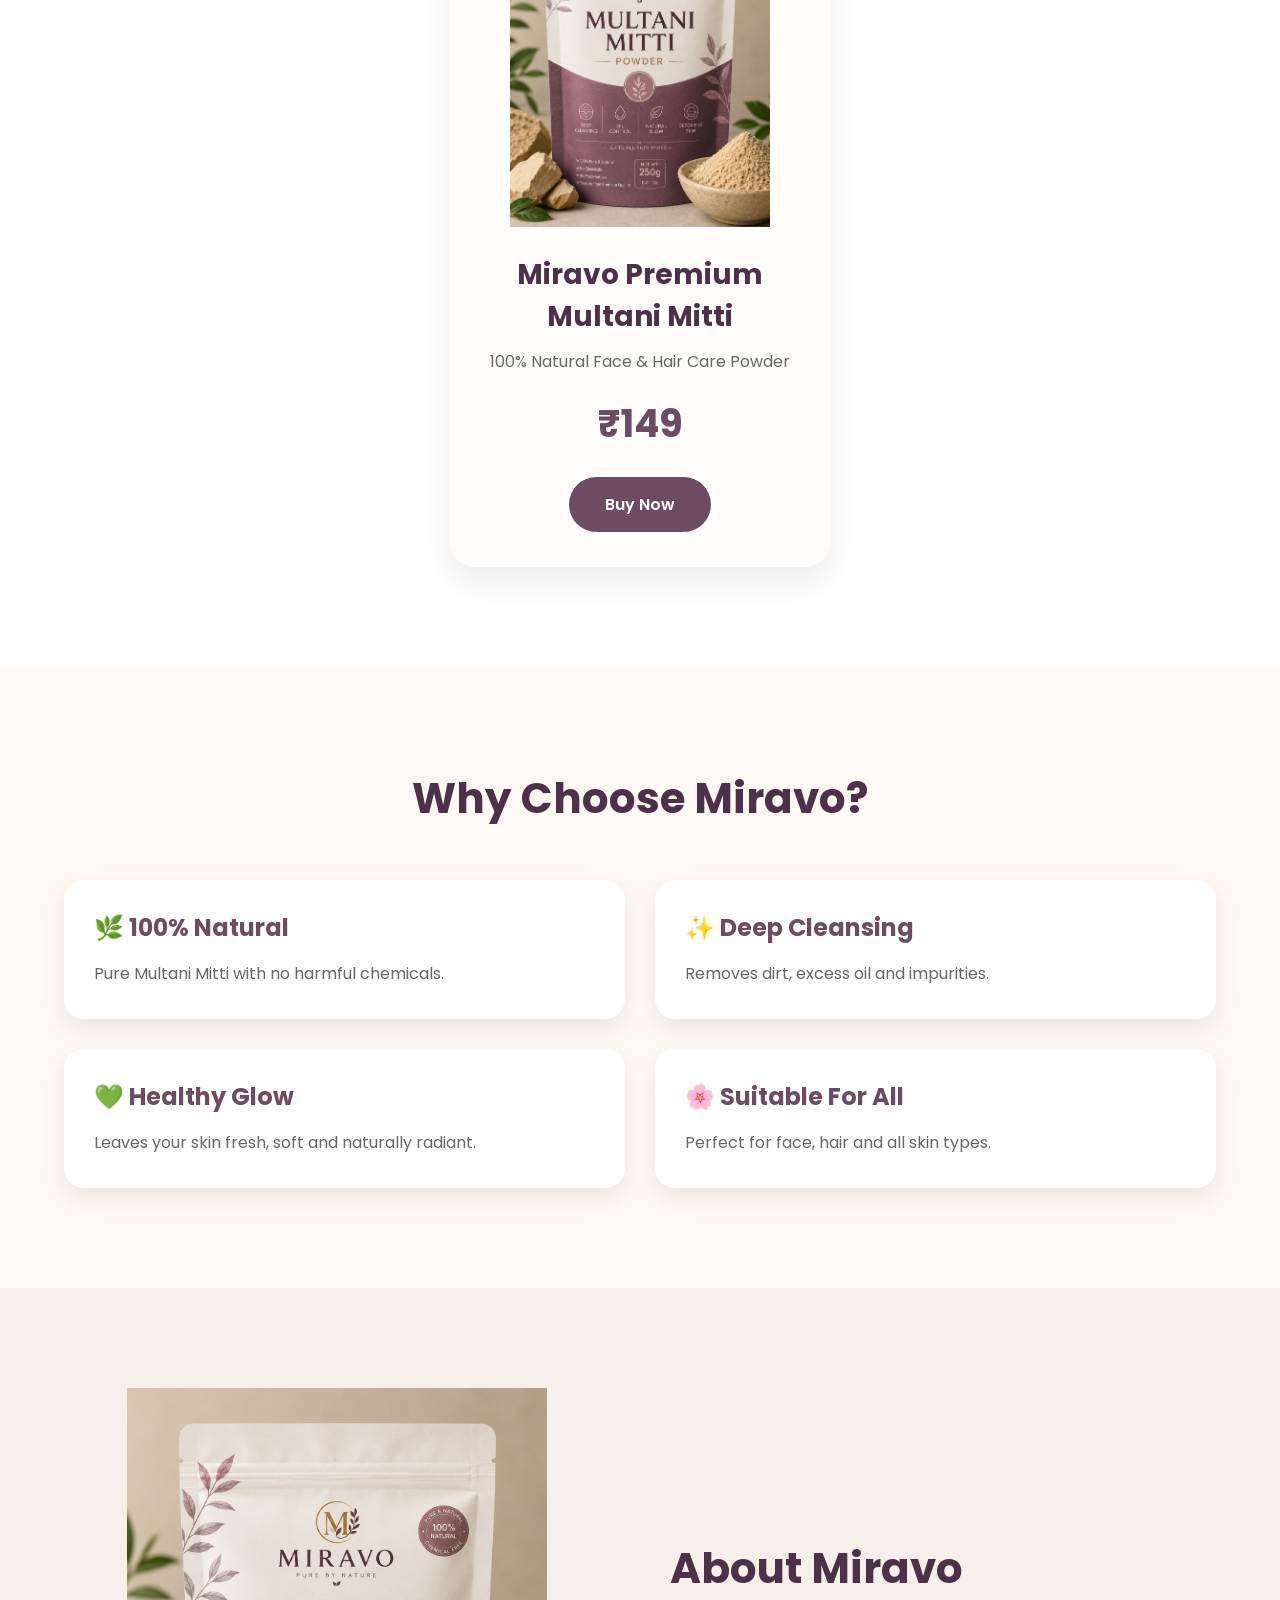
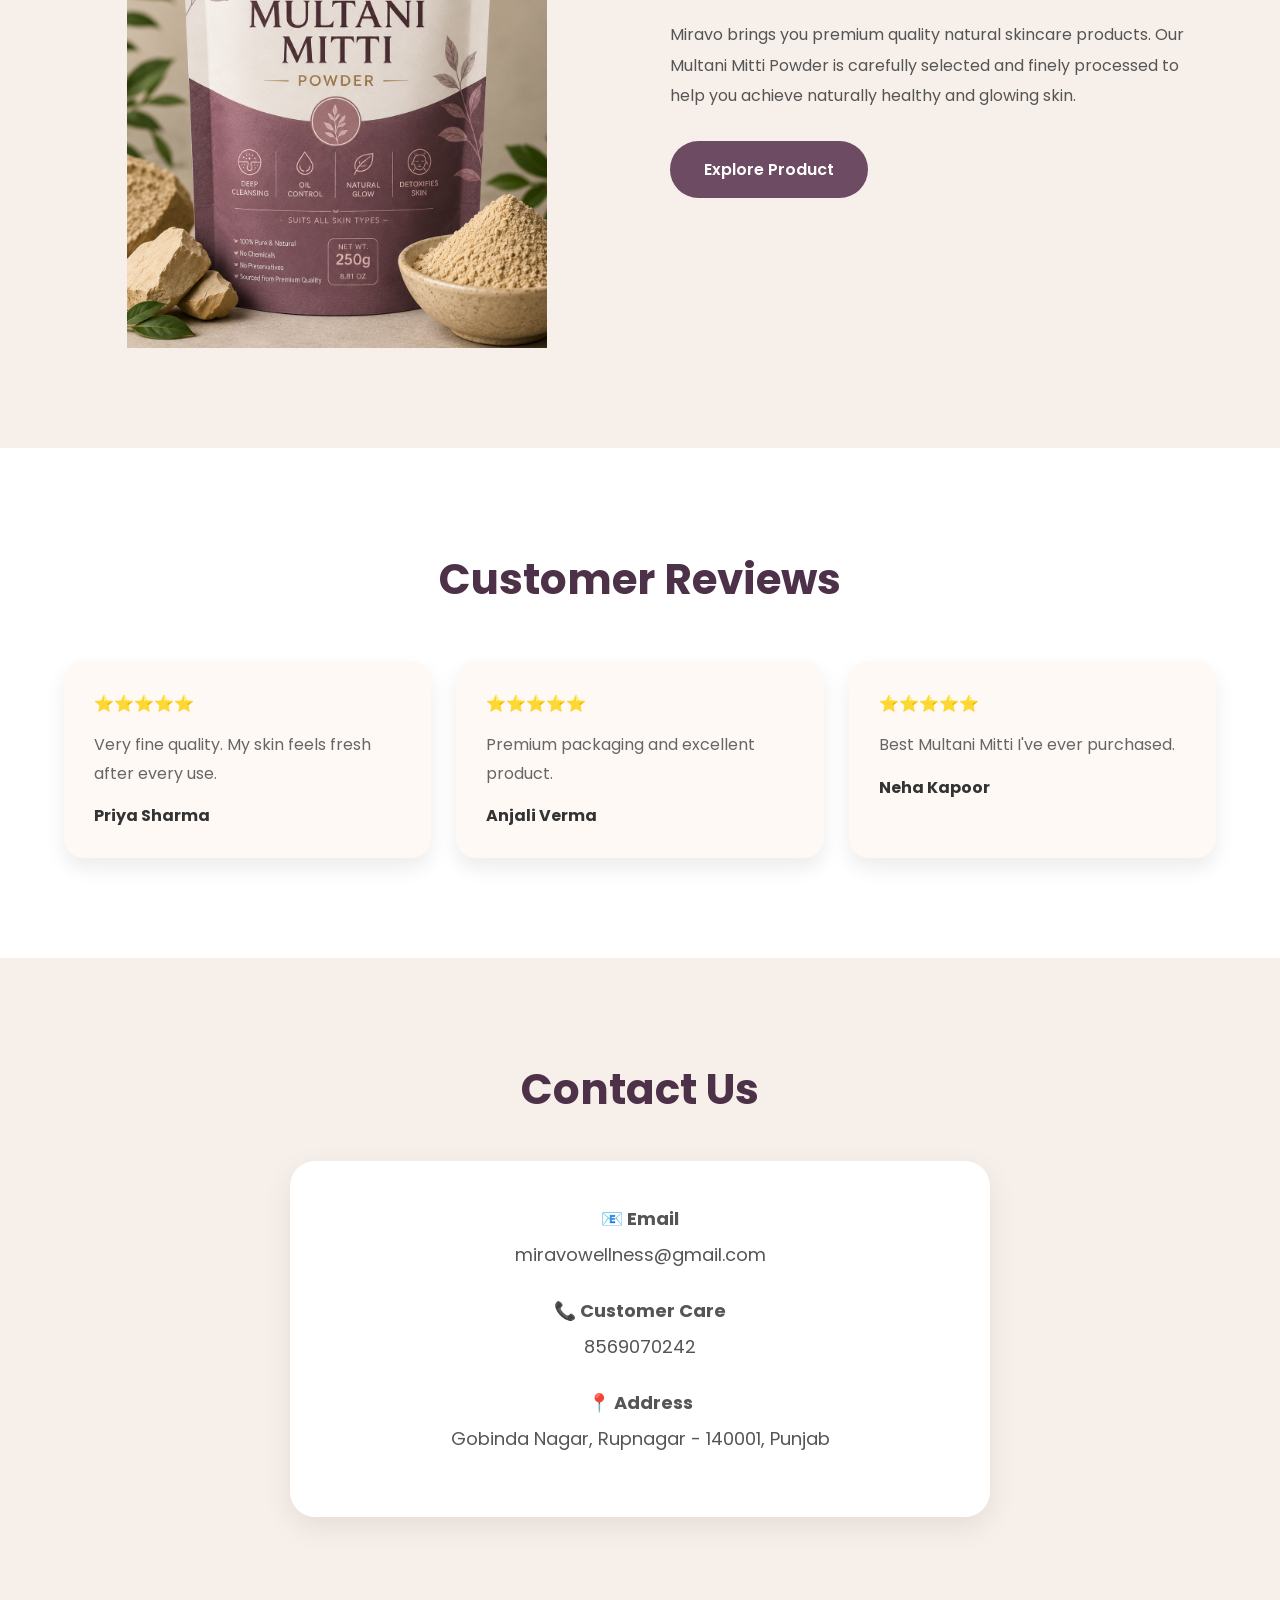
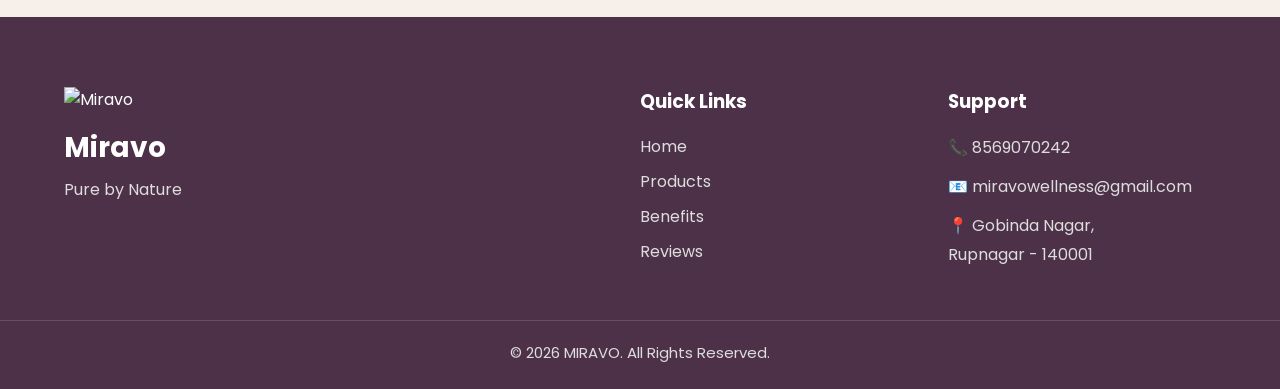
==== commit 4e382e2e: "Update index.html" ====
--- a/index.html
+++ b/index.html
@@ -23,20 +23,21 @@
 <div class="container">
 
 <a href="#" class="logo">
-
-<img src="IMG_7797.jpeg" alt="Miravo Logo" class="logo-img">
-
+    <img src="IMG_7797.jpeg" alt="Miravo Logo" class="logo-img">
 </a>
 
 <nav>
 
 <a href="#">Home</a>
 
-<a href="#products">Products</a>
-
-<a href="#benefits">Benefits</a>
-
-<a href="#contact">Contact</a>
+
+  <a href="#products">Products</a>
+
+
+  <a href="#benefits">Benefits</a>
+
+
+  <a href="#contact">Contact</a>
 
 </nav>
 
--- a/style.css
+++ b/style.css
@@ -33,23 +33,25 @@
 }
 
 header .container{
-display:flex;
-justify-content:space-between;
-align-items:center;
-padding:18px 0;
+    display: flex;
+    flex-direction: column;
+    align-items: center;
+    justify-content: center;
+    padding: 20px 0;
 }
 
 .logo-img{
-    width: 280px;
+    width: 320px;
+    max-width: 95%;
     height: auto;
+    object-fit: contain;
     display: block;
-    margin: 0 auto;
-}
+    margin: 0 auto 20px;
 }
 
 nav{
 display:flex;
-gap:35px;
+gap:70px;
 }
 
 nav a{
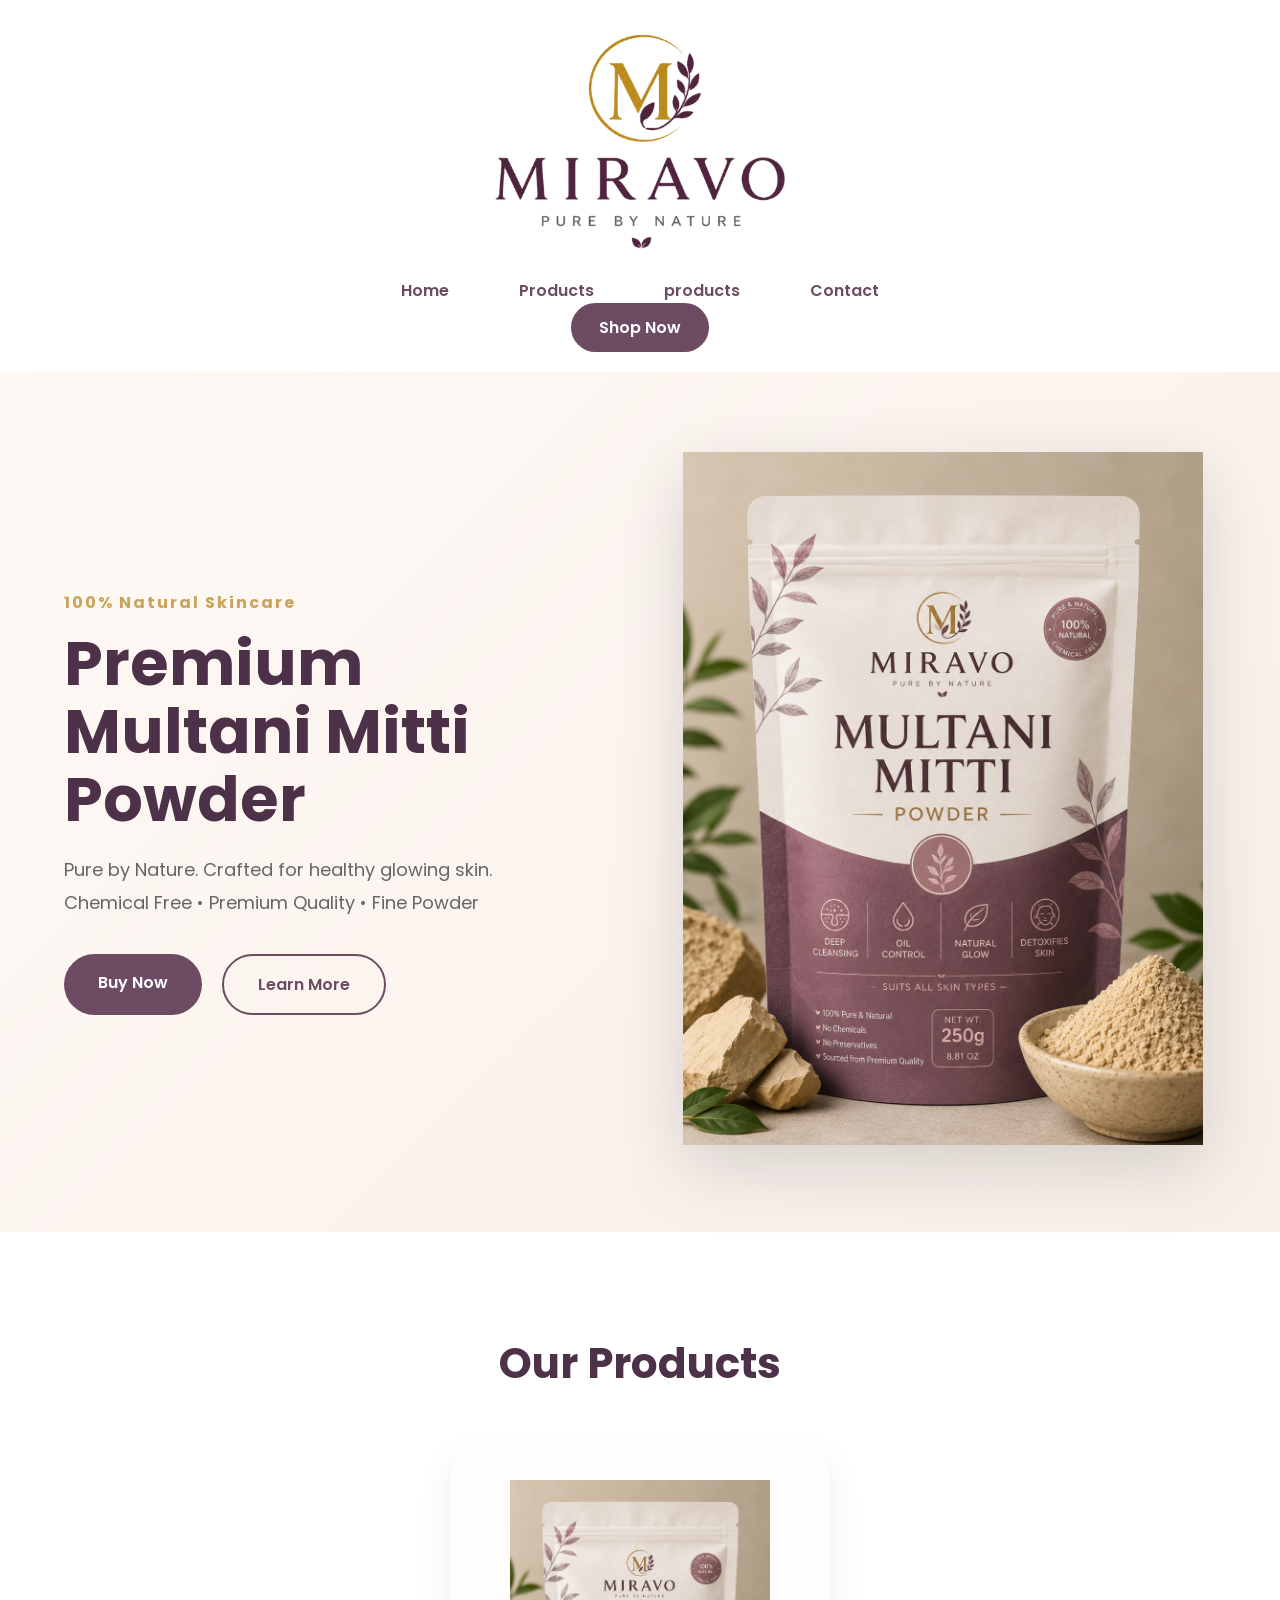
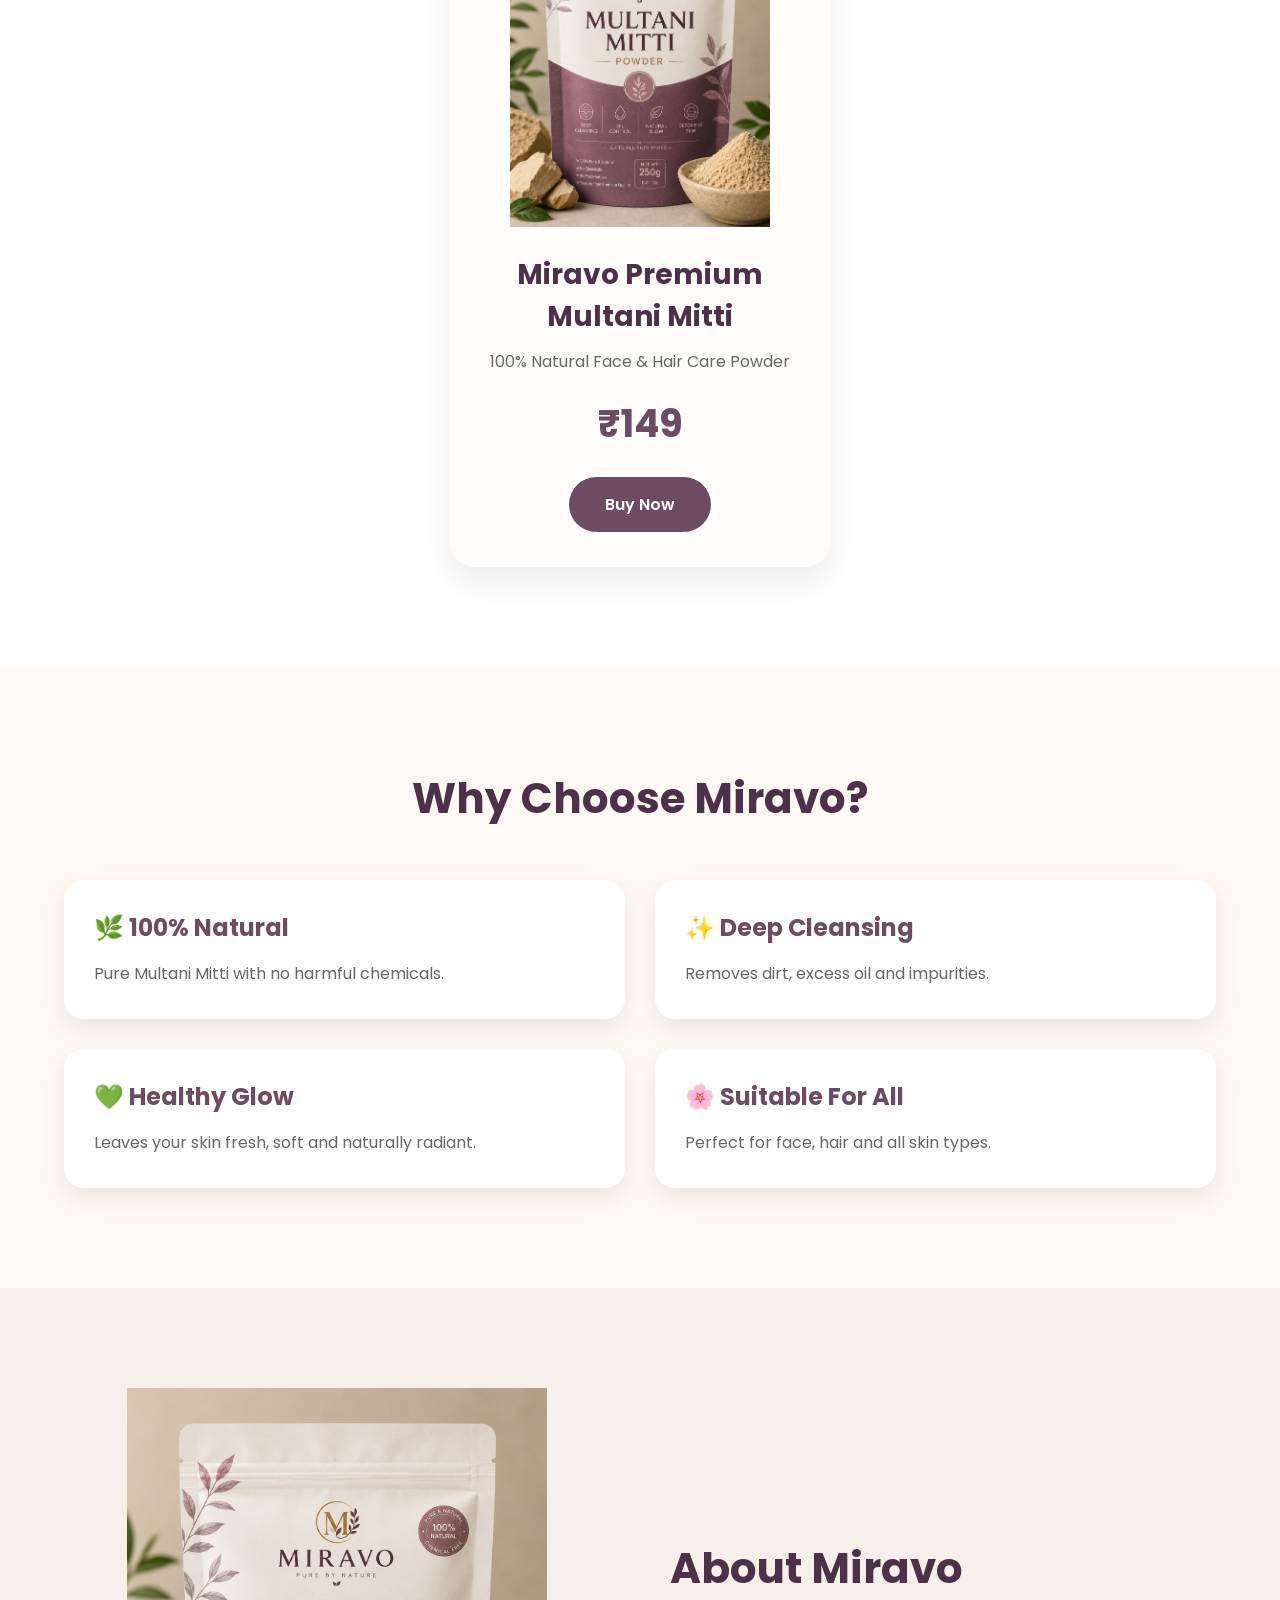
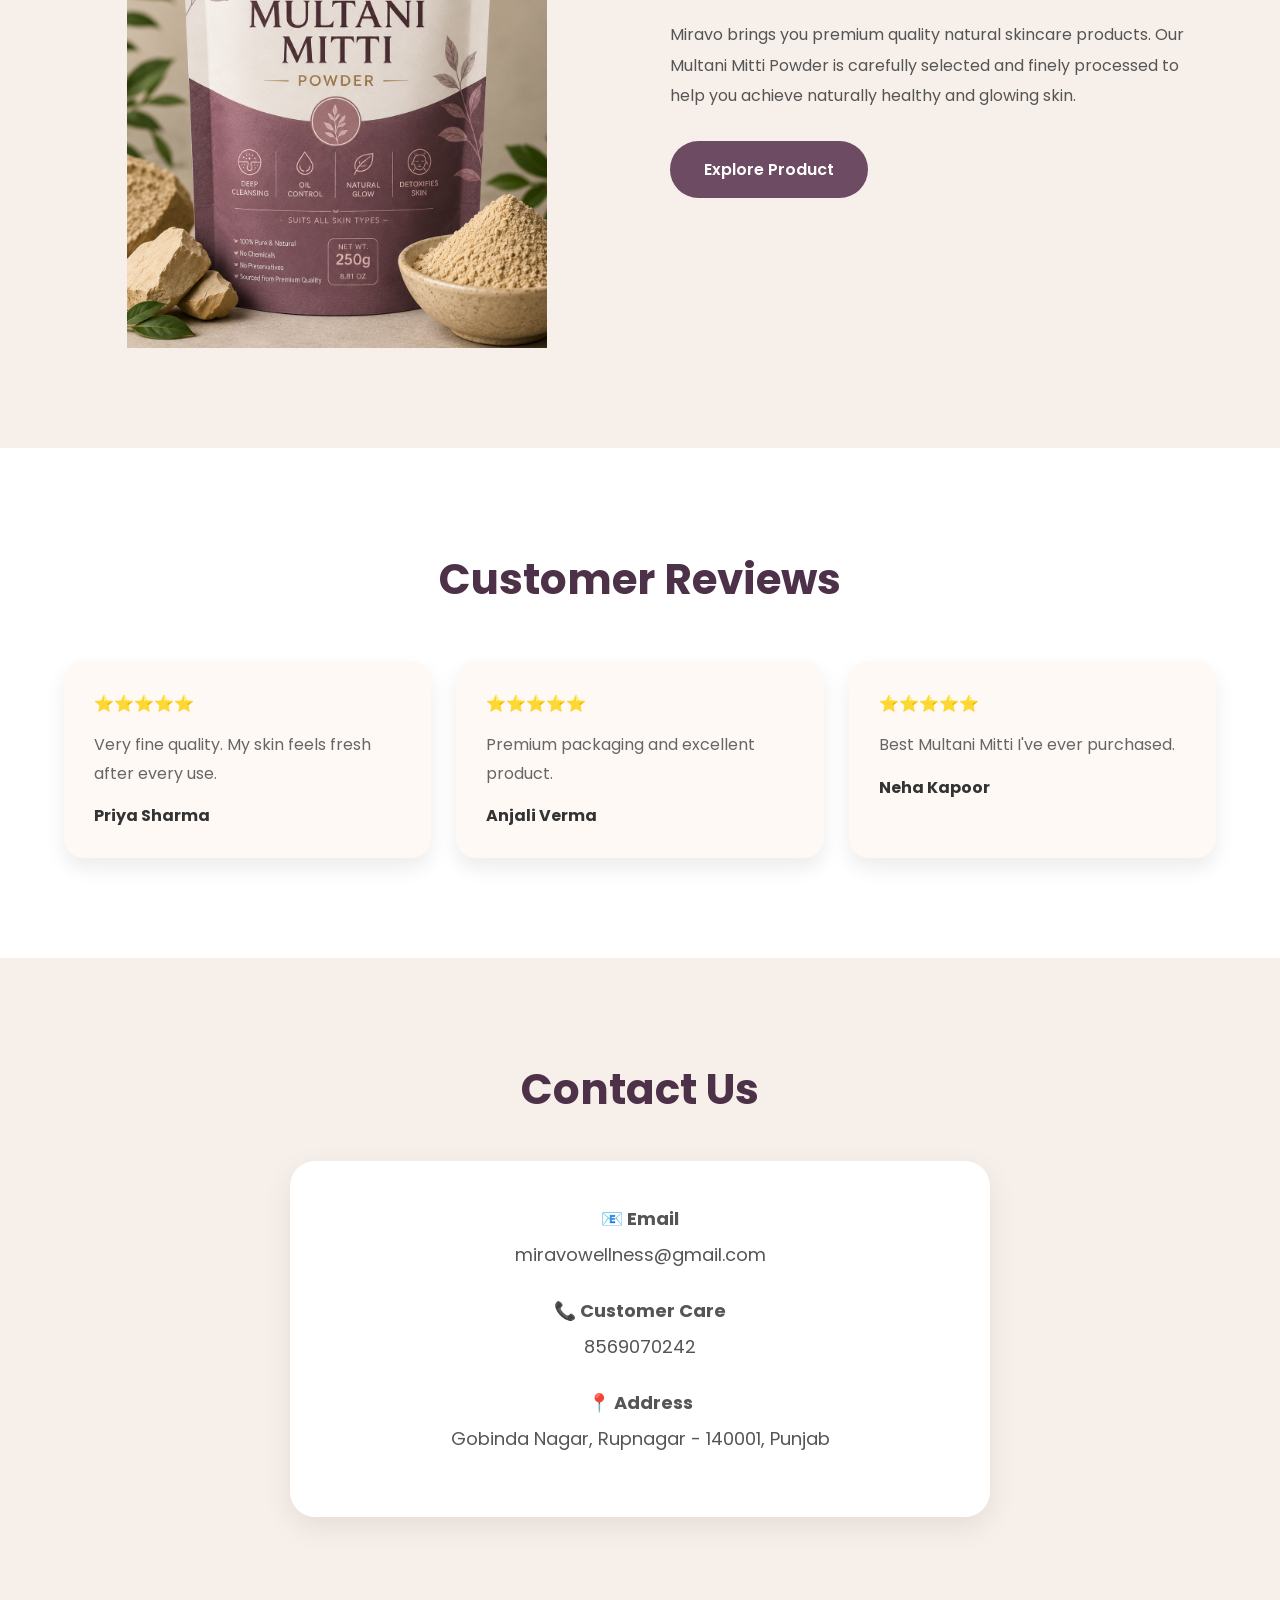
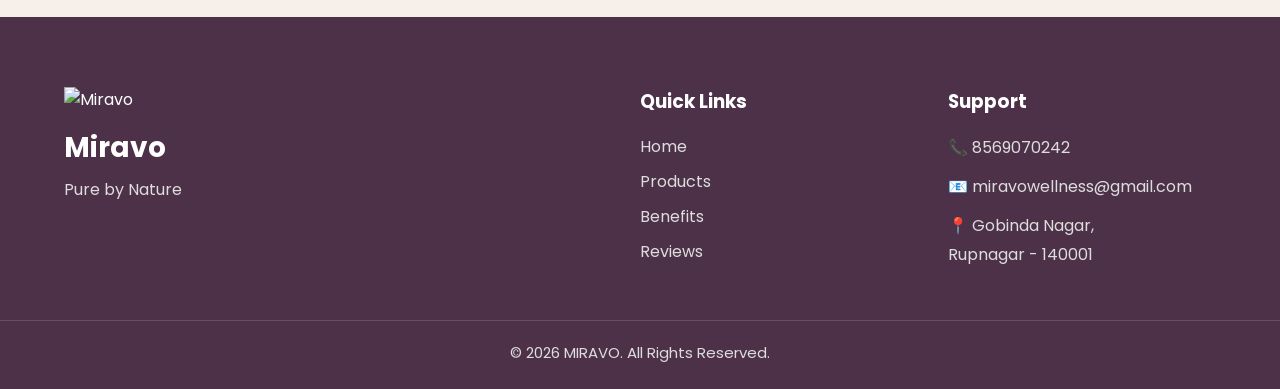
==== commit fa616a48: "Update index.html" ====
--- a/index.html
+++ b/index.html
@@ -30,14 +30,11 @@
 
 <a href="#">Home</a>
 
-
-  <a href="#products">Products</a>
-
-
-  <a href="#benefits">Benefits</a>
-
-
-  <a href="#contact">Contact</a>
+<a href="cart.html">Products</a>
+
+<a href="#products">products</a>
+
+<a href="#contact">Contact</a>
 
 </nav>
 
--- a/style.css
+++ b/style.css
@@ -25,9 +25,7 @@
 /* HEADER */
 
 header{
-position:sticky;
-top:0;
-z-index:999;
+position:static;
 background:#fff;
 box-shadow:0 8px 25px rgba(0,0,0,.08);
 }
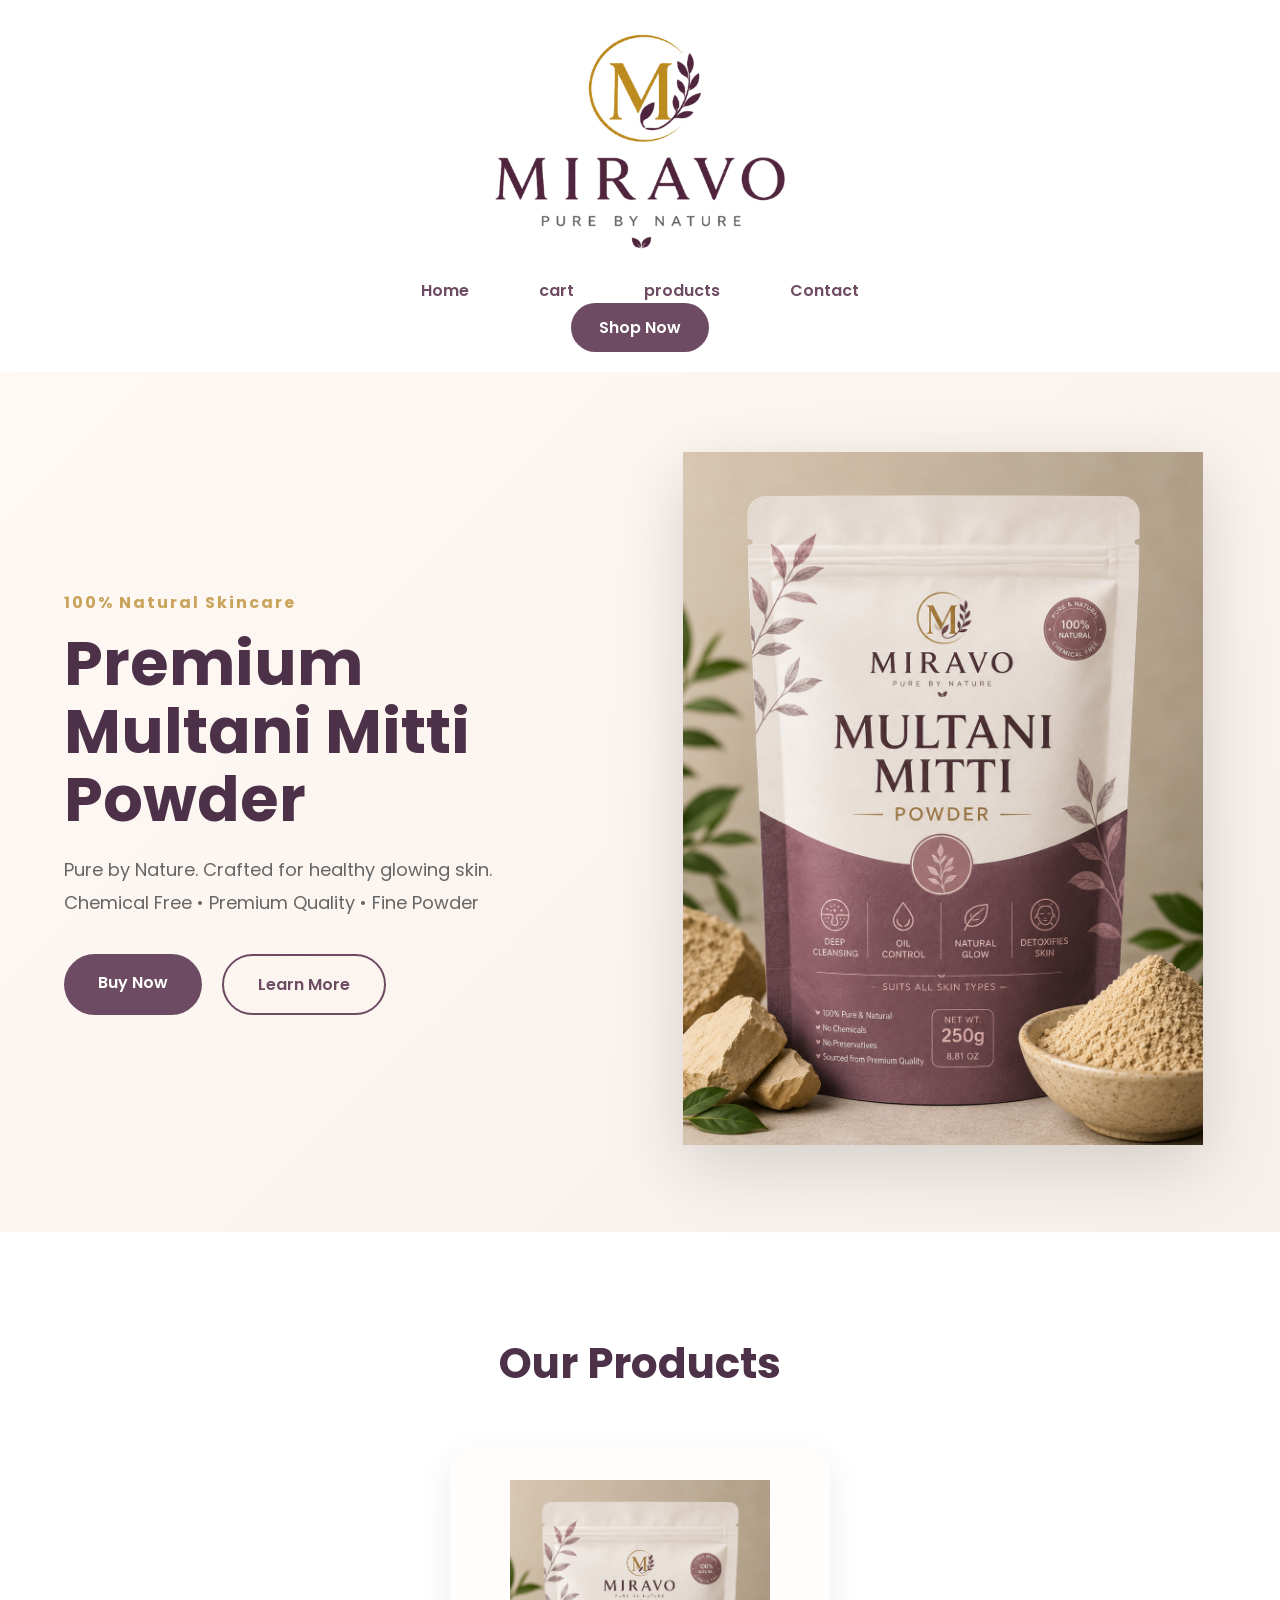
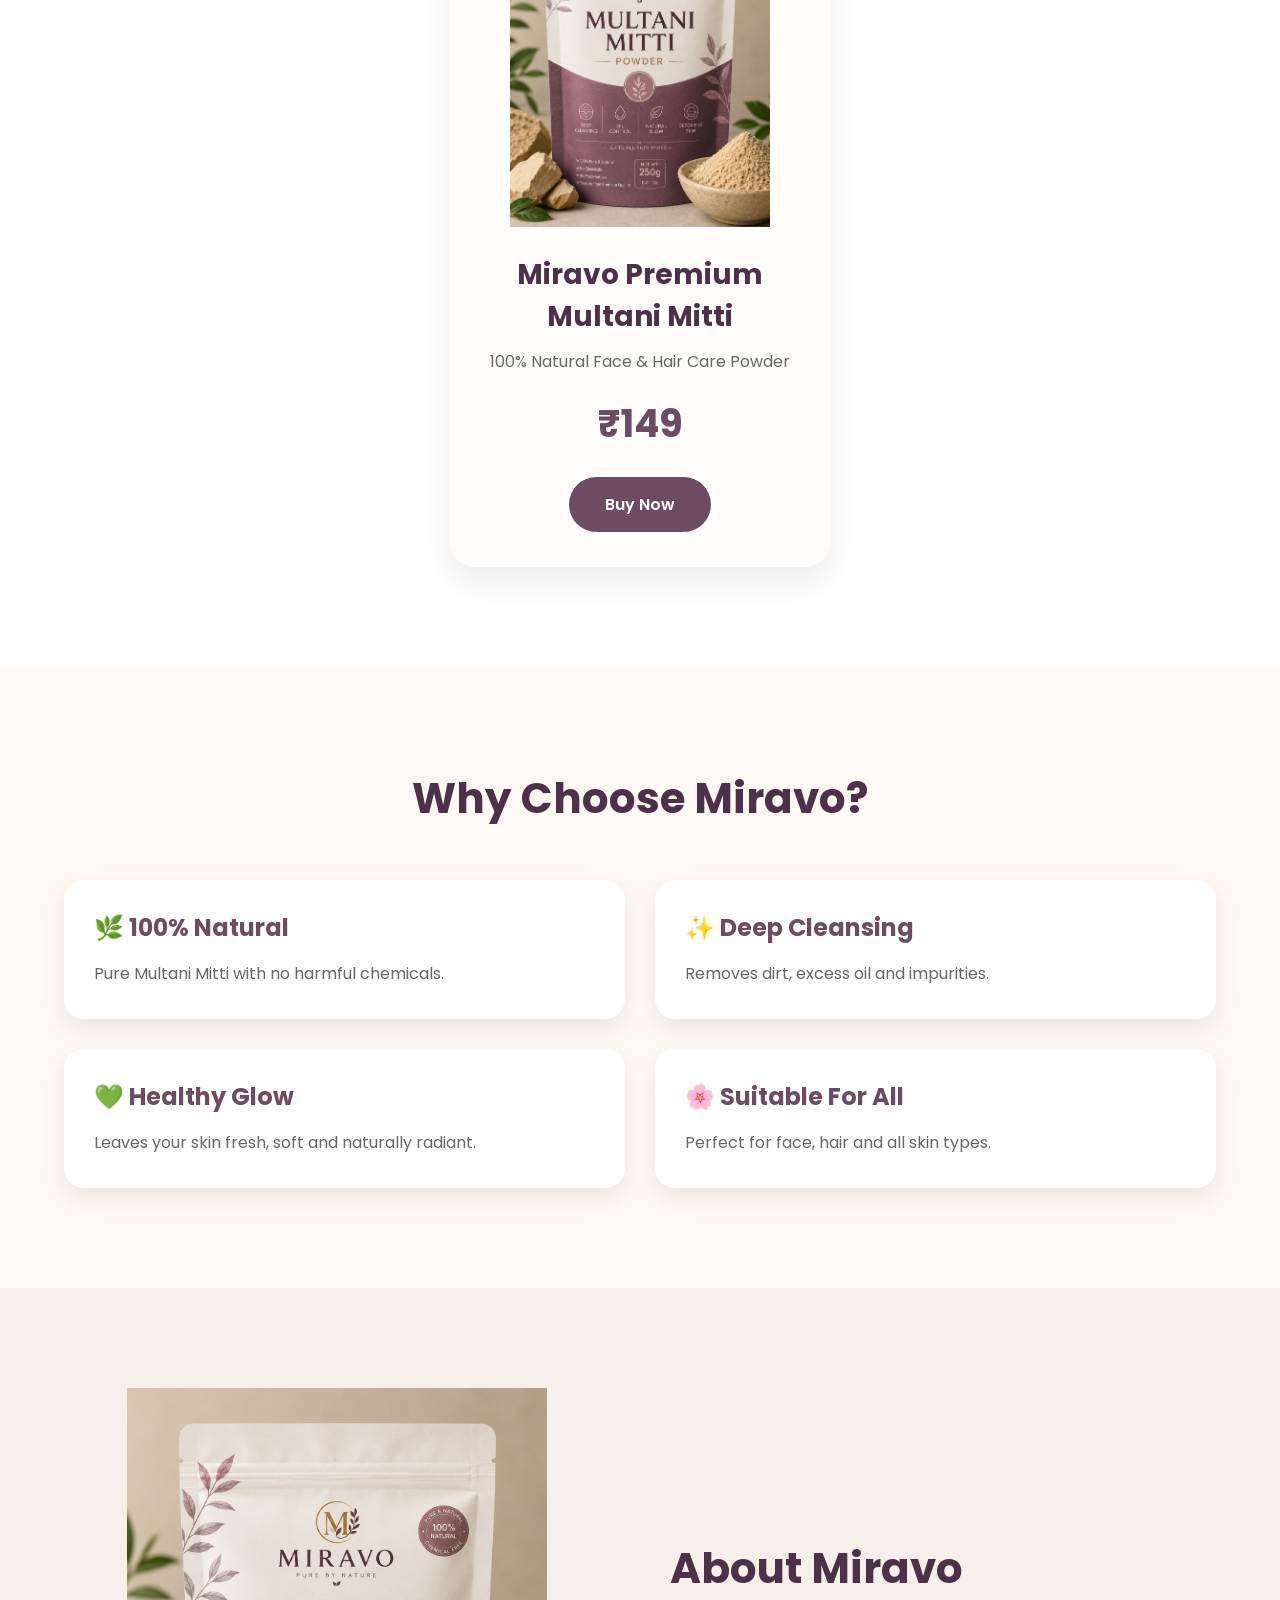
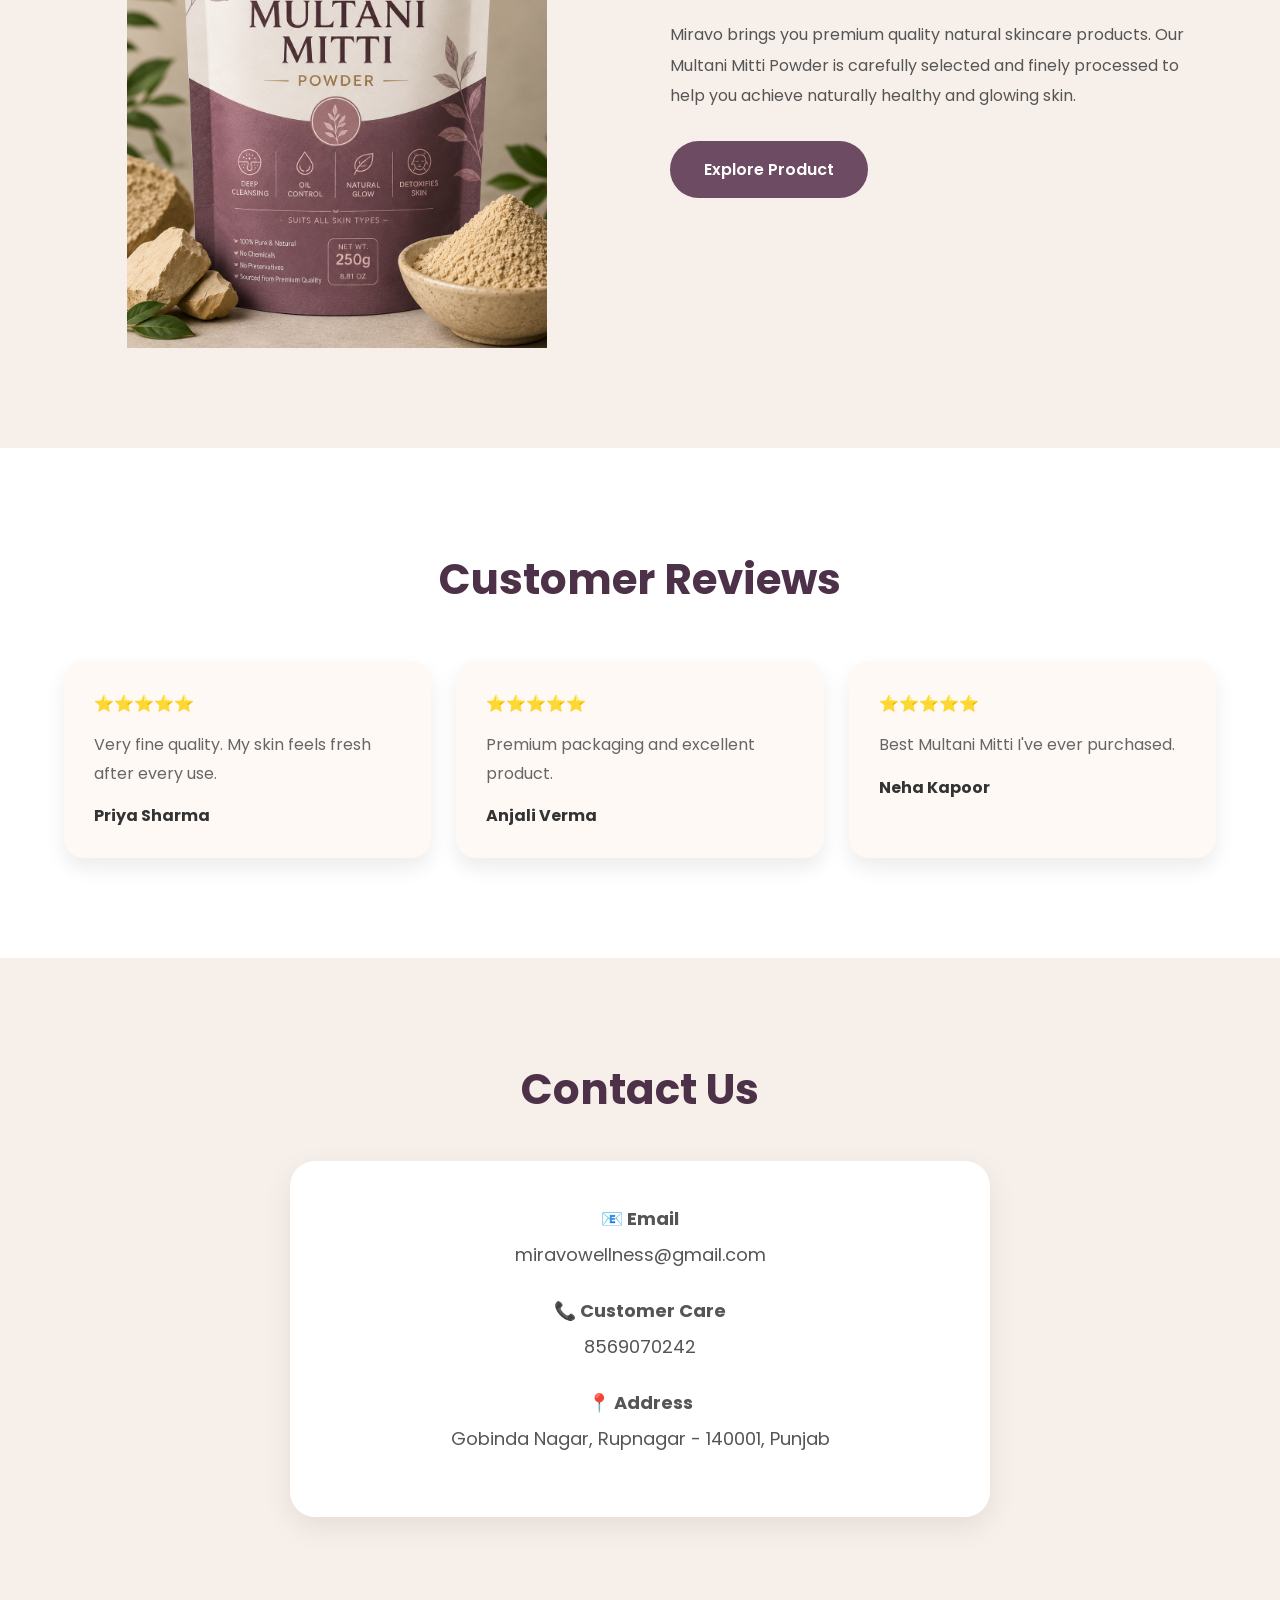
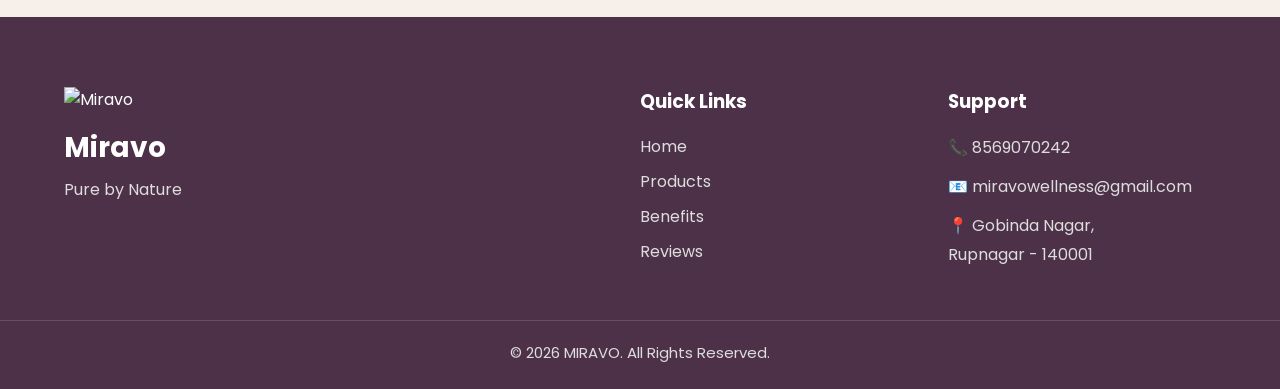
==== commit 93d82f4f: "Update index.html" ====
--- a/index.html
+++ b/index.html
@@ -30,7 +30,7 @@
 
 <a href="#">Home</a>
 
-<a href="cart.html">Products</a>
+<a href="cart.html">cart</a>
 
 <a href="#products">products</a>
 
